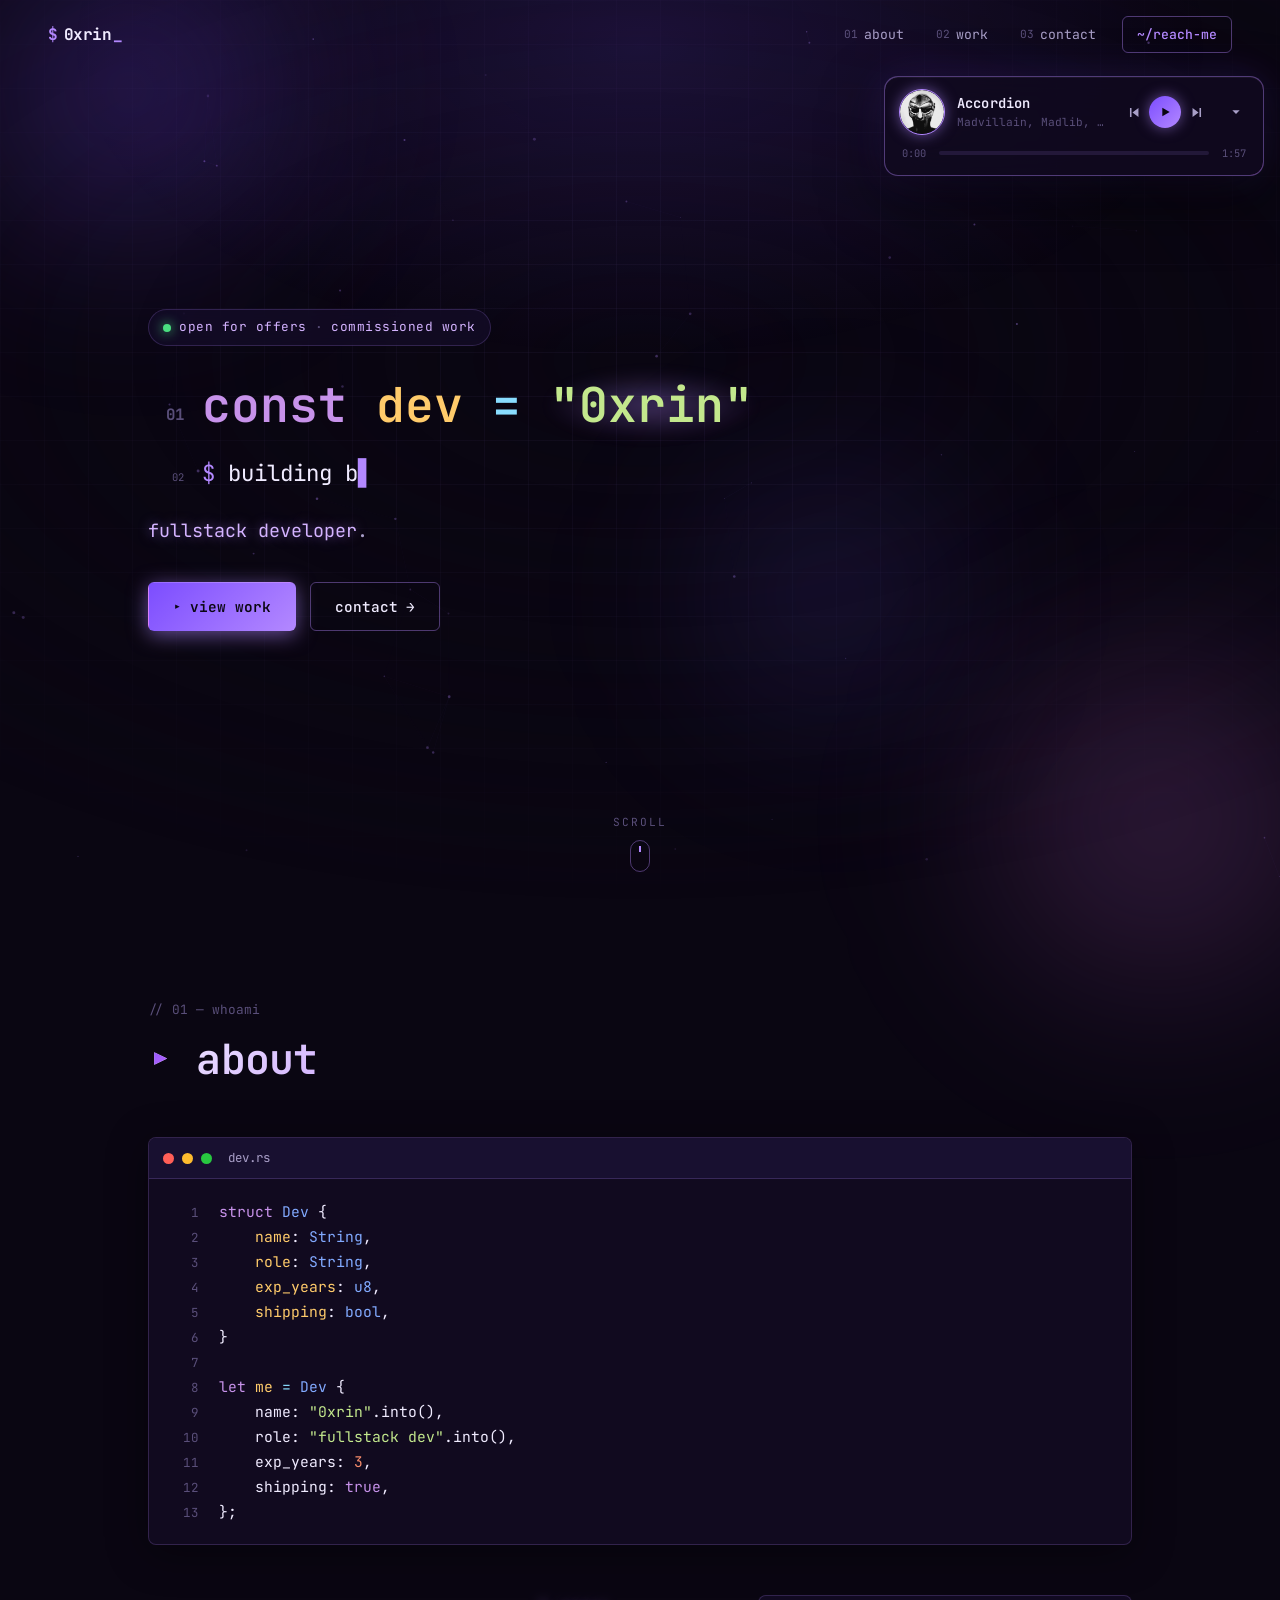
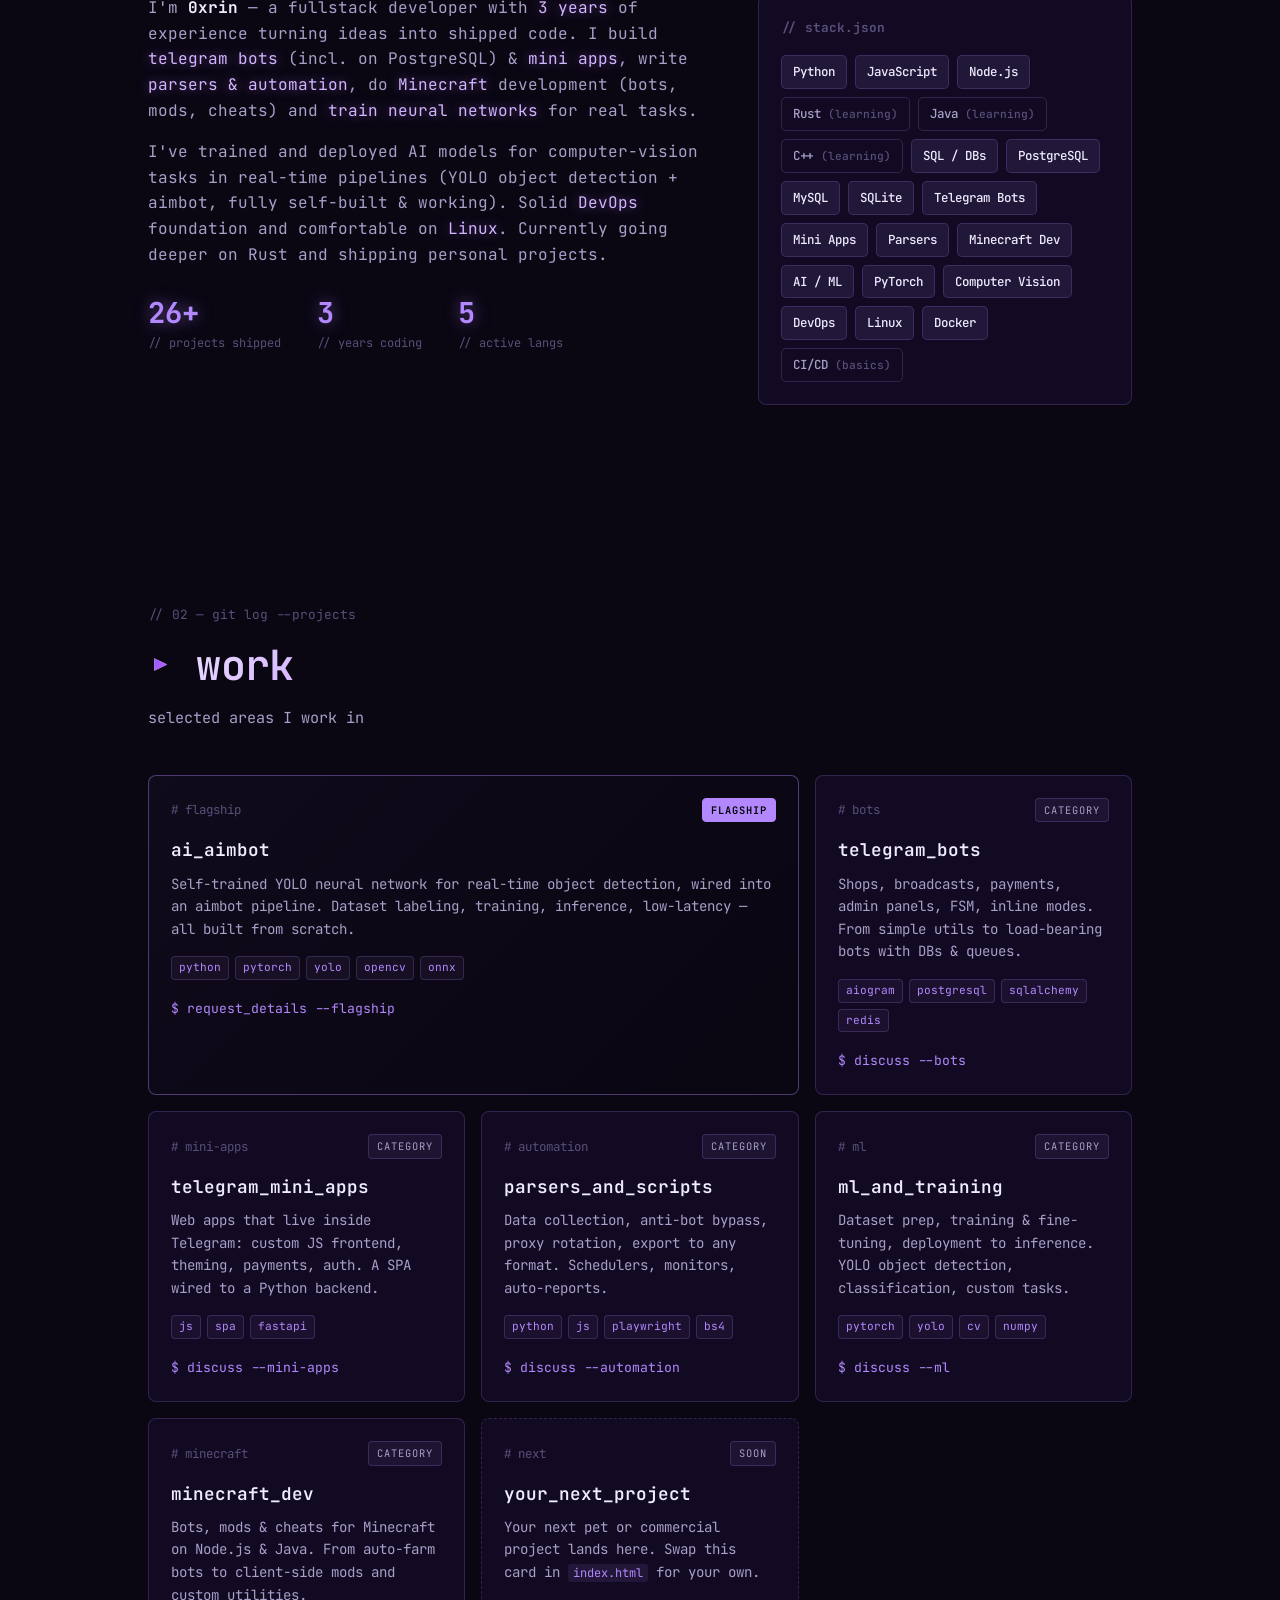
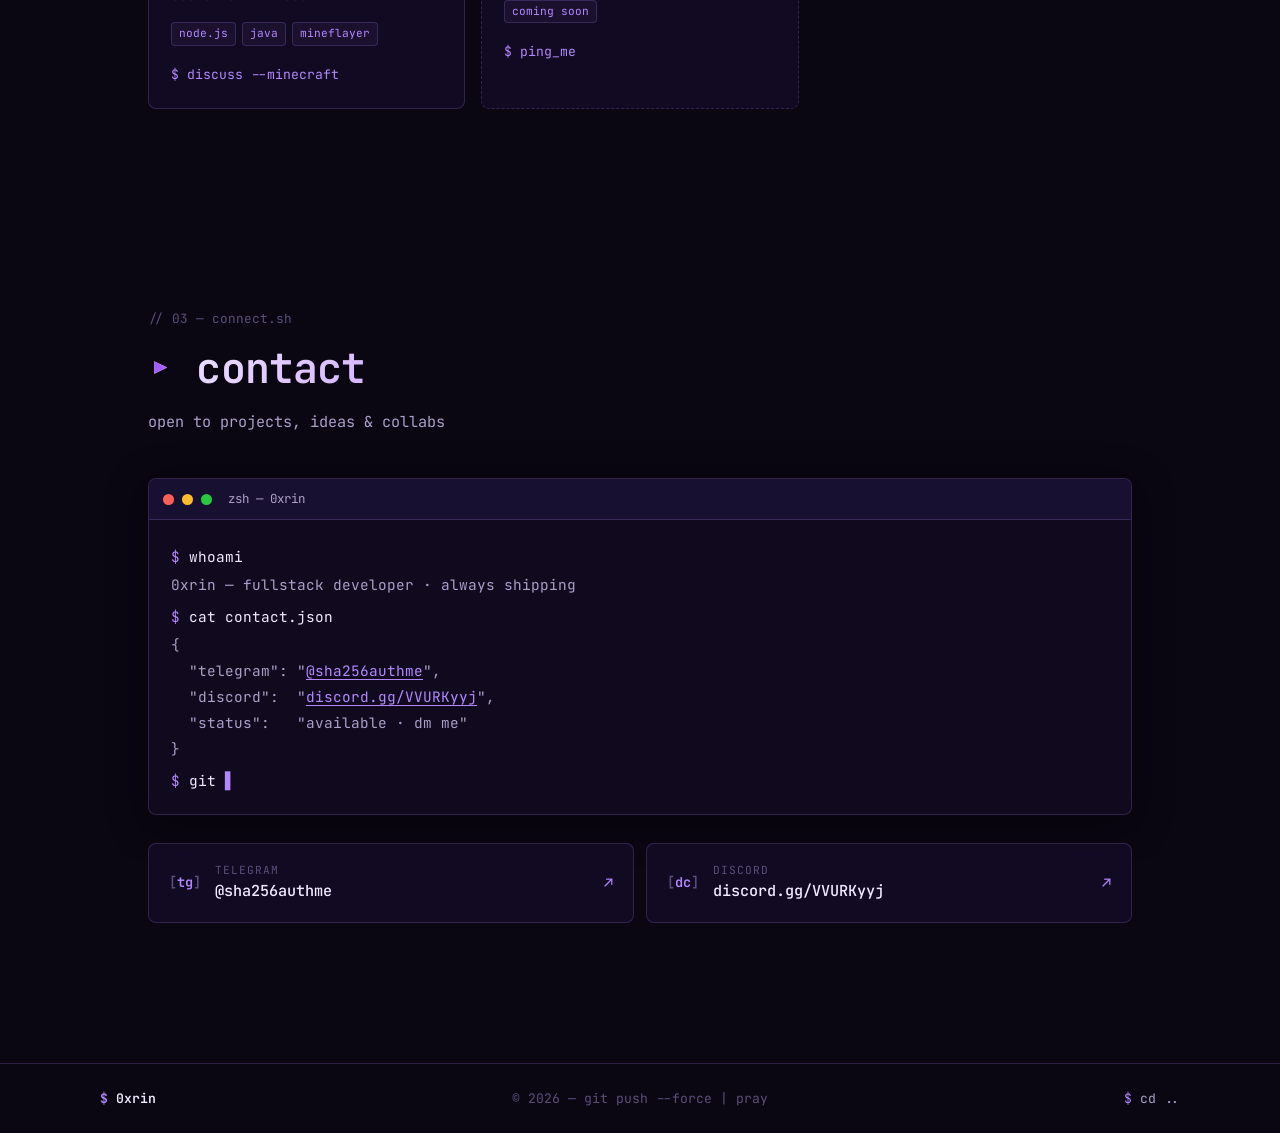
==== index.html @ 1de6a264 "Add files via upload" ====
<!DOCTYPE html>
<html lang="en">
<head>
  <meta charset="UTF-8" />
  <meta name="viewport" content="width=device-width, initial-scale=1.0" />
  <meta name="description" content="0xrin — fullstack developer. Telegram bots, automation, AI/ML, Minecraft dev." />
  <meta name="author" content="0xrin" />
  <meta name="theme-color" content="#0a0a0f" />
  <meta property="og:title" content="0xrin — developer" />
  <meta property="og:description" content="building bots · training AI · shipping code" />
  <meta property="og:type" content="website" />
  <title>0xrin — developer</title>

  <link rel="icon" href="data:image/svg+xml,<svg xmlns='http://www.w3.org/2000/svg' viewBox='0 0 100 100'><text y='.9em' font-size='90'>▸</text></svg>" />

  <link rel="preconnect" href="https://fonts.googleapis.com" />
  <link rel="preconnect" href="https://fonts.gstatic.com" crossorigin />
  <link href="https://fonts.googleapis.com/css2?family=JetBrains+Mono:wght@400;500;600;700&family=Inter:wght@400;500;600;700&display=swap" rel="stylesheet" />

  <link rel="stylesheet" href="css/style.css" />
</head>
<body>

  <canvas id="particles" class="bg-particles" aria-hidden="true"></canvas>
  <div class="bg-grid" aria-hidden="true"></div>
  <div class="bg-orb bg-orb-1" aria-hidden="true"></div>
  <div class="bg-orb bg-orb-2" aria-hidden="true"></div>
  <div class="bg-orb bg-orb-3" aria-hidden="true"></div>

  <div class="scroll-progress" id="scrollProgress" aria-hidden="true"></div>

  <header class="navbar" id="navbar">
    <a href="#top" class="logo" aria-label="0xrin — home">
      <span class="logo-prompt">$</span><span class="logo-name">0xrin</span><span class="logo-cursor">_</span>
    </a>

    <nav class="nav-links" id="navLinks">
      <a href="#about" class="nav-link"><span class="nav-idx">01</span>about</a>
      <a href="#work" class="nav-link"><span class="nav-idx">02</span>work</a>
      <a href="#contact" class="nav-link"><span class="nav-idx">03</span>contact</a>
      <a href="#contact" class="nav-link nav-cta">~/reach-me</a>
    </nav>

    <button class="menu-toggle" id="menuToggle" aria-label="Menu" aria-expanded="false">
      <span></span><span></span><span></span>
    </button>
  </header>

  <main id="top">

    <section class="hero">
      <div class="hero-content">
        <p class="hero-tag reveal"><span class="dot"></span> <span class="status-text">open for offers</span> <span class="status-sep">·</span> <span class="status-text">commissioned work</span></p>

        <h1 class="hero-name reveal">
          <span class="line-no">01</span><span class="code-line"><span class="kw">const</span> <span class="var">dev</span> <span class="op">=</span> <span class="str">"0xrin"</span></span>
        </h1>

        <p class="hero-typed reveal">
          <span class="line-no">02</span><span class="code-line"><span class="prompt">$</span> <span id="typed" class="typed"></span><span class="cursor">▋</span></span>
        </p>

        <p class="hero-tagline reveal">
          <span class="hl">fullstack developer</span>.
        </p>

        <div class="hero-actions reveal">
          <a href="#work" class="btn btn-primary"><span class="btn-arrow">▸</span> view work</a>
          <a href="#contact" class="btn btn-ghost">contact <span class="btn-arrow">→</span></a>
        </div>
      </div>

      <div class="scroll-hint" aria-hidden="true">
        <span>scroll</span>
        <div class="mouse"><div class="wheel"></div></div>
      </div>
    </section>

    <section class="section" id="about">
      <div class="section-head reveal">
        <span class="section-comment">// 01 — whoami</span>
        <h2 class="section-title">about</h2>
      </div>

      <div class="editor reveal" role="img" aria-label="About 0xrin">
        <div class="editor-bar">
          <span class="dot red"></span>
          <span class="dot yellow"></span>
          <span class="dot green"></span>
          <span class="editor-tab">dev.rs</span>
        </div>
        <pre class="editor-body"><code><span class="ln">1</span><span class="kw">struct</span> <span class="type">Dev</span> {
<span class="ln">2</span>    <span class="field">name</span>: <span class="type">String</span>,
<span class="ln">3</span>    <span class="field">role</span>: <span class="type">String</span>,
<span class="ln">4</span>    <span class="field">exp_years</span>: <span class="type">u8</span>,
<span class="ln">5</span>    <span class="field">shipping</span>: <span class="type">bool</span>,
<span class="ln">6</span>}
<span class="ln">7</span>
<span class="ln">8</span><span class="kw">let</span> <span class="var">me</span> <span class="op">=</span> <span class="type">Dev</span> {
<span class="ln">9</span>    name: <span class="str">"0xrin"</span>.<span class="fn">into</span>(),
<span class="ln">10</span>    role: <span class="str">"fullstack dev"</span>.<span class="fn">into</span>(),
<span class="ln">11</span>    exp_years: <span class="num">3</span>,
<span class="ln">12</span>    shipping: <span class="kw">true</span>,
<span class="ln">13</span>};</code></pre>
      </div>

      <div class="about-grid">
        <div class="about-text reveal">
          <p>
            I'm <strong>0xrin</strong> — a fullstack developer with <span class="hl">3 years</span> of experience
            turning ideas into shipped code. I build <span class="hl">telegram bots</span> (incl. on PostgreSQL)
            &amp; <span class="hl">mini apps</span>,
            write <span class="hl">parsers &amp; automation</span>, do <span class="hl">Minecraft</span>
            development (bots, mods, cheats) and <span class="hl">train neural networks</span> for real tasks.
          </p>
          <p>
            I've trained and deployed AI models for computer-vision tasks in real-time pipelines
            (YOLO object detection + aimbot, fully self-built &amp; working). Solid <span class="hl">DevOps</span> foundation
            and comfortable on <span class="hl">Linux</span>. Currently going deeper on Rust and shipping personal projects.
          </p>
          <div class="about-stats">
            <div class="stat">
              <span class="stat-num" data-target="30" data-suffix="+">0</span>
              <span class="stat-label">// projects shipped</span>
            </div>
            <div class="stat">
              <span class="stat-num" data-target="3" data-suffix="">0</span>
              <span class="stat-label">// years coding</span>
            </div>
            <div class="stat">
              <span class="stat-num" data-target="6" data-suffix="">0</span>
              <span class="stat-label">// active langs</span>
            </div>
          </div>
        </div>

        <div class="stack reveal">
          <h3 class="stack-title">// stack.json</h3>
          <div class="badges">
            <span class="badge">Python</span>
            <span class="badge">JavaScript</span>
            <span class="badge">Node.js</span>
            <span class="badge badge-soft">Rust <small>(learning)</small></span>
            <span class="badge badge-soft">Java <small>(learning)</small></span>
            <span class="badge badge-soft">C++ <small>(learning)</small></span>
            <span class="badge">SQL / DBs</span>
            <span class="badge">PostgreSQL</span>
            <span class="badge">MySQL</span>
            <span class="badge">SQLite</span>
            <span class="badge">Telegram Bots</span>
            <span class="badge">Mini Apps</span>
            <span class="badge">Parsers</span>
            <span class="badge">Minecraft Dev</span>
            <span class="badge">AI / ML</span>
            <span class="badge">PyTorch</span>
            <span class="badge">Computer Vision</span>
            <span class="badge">DevOps</span>
            <span class="badge">Linux</span>
            <span class="badge">Docker</span>
            <span class="badge badge-soft">CI/CD <small>(basics)</small></span>
          </div>
        </div>
      </div>
    </section>

    <section class="section" id="work">
      <div class="section-head reveal">
        <span class="section-comment">// 02 — git log --projects</span>
        <h2 class="section-title">work</h2>
        <p class="section-sub">selected areas I work in</p>
      </div>

      <div class="projects-grid">

        <article class="project-card project-featured reveal">
          <div class="project-top">
            <span class="project-hash"># flagship</span>
            <span class="project-tag project-tag-hot">FLAGSHIP</span>
          </div>
          <h3 class="project-name">ai_aimbot</h3>
          <p class="project-desc">
            Self-trained YOLO neural network for real-time object detection, wired into an aimbot pipeline.
            Dataset labeling, training, inference, low-latency — all built from scratch.
          </p>
          <div class="project-tech">
            <span>python</span><span>pytorch</span><span>yolo</span><span>opencv</span><span>onnx</span>
          </div>
          <a href="#contact" class="project-link"><span class="prompt">$</span> request_details --flagship</a>
        </article>

        <article class="project-card reveal">
          <div class="project-top">
            <span class="project-hash"># bots</span>
            <span class="project-tag">category</span>
          </div>
          <h3 class="project-name">telegram_bots</h3>
          <p class="project-desc">
            Shops, broadcasts, payments, admin panels, FSM, inline modes.
            From simple utils to load-bearing bots with DBs &amp; queues.
          </p>
          <div class="project-tech">
            <span>aiogram</span><span>postgresql</span><span>sqlalchemy</span><span>redis</span>
          </div>
          <a href="#contact" class="project-link"><span class="prompt">$</span> discuss --bots</a>
        </article>

        <article class="project-card reveal">
          <div class="project-top">
            <span class="project-hash"># mini-apps</span>
            <span class="project-tag">category</span>
          </div>
          <h3 class="project-name">telegram_mini_apps</h3>
          <p class="project-desc">
            Web apps that live inside Telegram: custom JS frontend, theming, payments, auth.
            A SPA wired to a Python backend.
          </p>
          <div class="project-tech">
            <span>js</span><span>spa</span><span>fastapi</span>
          </div>
          <a href="#contact" class="project-link"><span class="prompt">$</span> discuss --mini-apps</a>
        </article>

        <article class="project-card reveal">
          <div class="project-top">
            <span class="project-hash"># automation</span>
            <span class="project-tag">category</span>
          </div>
          <h3 class="project-name">parsers_and_scripts</h3>
          <p class="project-desc">
            Data collection, anti-bot bypass, proxy rotation, export to any format.
            Schedulers, monitors, auto-reports.
          </p>
          <div class="project-tech">
            <span>python</span><span>js</span><span>playwright</span><span>bs4</span>
          </div>
          <a href="#contact" class="project-link"><span class="prompt">$</span> discuss --automation</a>
        </article>

        <article class="project-card reveal">
          <div class="project-top">
            <span class="project-hash"># ml</span>
            <span class="project-tag">category</span>
          </div>
          <h3 class="project-name">ml_and_training</h3>
          <p class="project-desc">
            Dataset prep, training &amp; fine-tuning, deployment to inference.
            YOLO object detection, classification, custom tasks.
          </p>
          <div class="project-tech">
            <span>pytorch</span><span>yolo</span><span>cv</span><span>numpy</span>
          </div>
          <a href="#contact" class="project-link"><span class="prompt">$</span> discuss --ml</a>
        </article>

        <article class="project-card reveal">
          <div class="project-top">
            <span class="project-hash"># minecraft</span>
            <span class="project-tag">category</span>
          </div>
          <h3 class="project-name">minecraft_dev</h3>
          <p class="project-desc">
            Bots, mods &amp; cheats for Minecraft on Node.js &amp; Java.
            From auto-farm bots to client-side mods and custom utilities.
          </p>
          <div class="project-tech">
            <span>node.js</span><span>java</span><span>mineflayer</span>
          </div>
          <a href="#contact" class="project-link"><span class="prompt">$</span> discuss --minecraft</a>
        </article>

        <article class="project-card project-placeholder reveal">
          <div class="project-top">
            <span class="project-hash"># next</span>
            <span class="project-tag">soon</span>
          </div>
          <h3 class="project-name">your_next_project</h3>
          <p class="project-desc">
            Your next pet or commercial project lands here.
            Swap this card in <code>index.html</code> for your own.
          </p>
          <div class="project-tech">
            <span>coming soon</span>
          </div>
          <a href="#contact" class="project-link"><span class="prompt">$</span> ping_me</a>
        </article>
      </div>
    </section>

    <section class="section" id="contact">
      <div class="section-head reveal">
        <span class="section-comment">// 03 — connect.sh</span>
        <h2 class="section-title">contact</h2>
        <p class="section-sub">open to projects, ideas &amp; collabs</p>
      </div>

      <div class="terminal reveal">
        <div class="editor-bar">
          <span class="dot red"></span>
          <span class="dot yellow"></span>
          <span class="dot green"></span>
          <span class="editor-tab">zsh — 0xrin</span>
        </div>
        <div class="terminal-body">
          <p class="t-line"><span class="prompt">$</span> whoami</p>
          <p class="t-out">0xrin — fullstack developer · always shipping</p>

          <p class="t-line"><span class="prompt">$</span> cat contact.json</p>
          <pre class="t-out t-json">{
  "telegram": "<a href="https://t.me/sha256authme" target="_blank" rel="noopener">@sha256authme</a>",
  "discord":  "<a href="https://discord.gg/VVURKyyj" target="_blank" rel="noopener">discord.gg/VVURKyyj</a>",
  "status":   "available · dm me"
}</pre>

          <p class="t-line"><span class="prompt">$</span> <span id="termType"></span><span class="cursor-inline">▋</span></p>
        </div>
      </div>

      <div class="contacts-wrap reveal">

        <a href="https://t.me/sha256authme" target="_blank" rel="noopener" class="contact-card">
          <span class="contact-icon"><span class="contact-bracket">[</span>tg<span class="contact-bracket">]</span></span>
          <span class="contact-info">
            <span class="contact-label">telegram</span>
            <span class="contact-value">@sha256authme</span>
          </span>
          <span class="contact-arrow">↗</span>
        </a>

        <a href="https://discord.gg/VVURKyyj" target="_blank" rel="noopener" class="contact-card">
          <span class="contact-icon"><span class="contact-bracket">[</span>dc<span class="contact-bracket">]</span></span>
          <span class="contact-info">
            <span class="contact-label">discord</span>
            <span class="contact-value">discord.gg/VVURKyyj</span>
          </span>
          <span class="contact-arrow">↗</span>
        </a>
      </div>
    </section>
  </main>

  <footer class="footer">
    <div class="footer-inner">
      <span class="footer-logo"><span class="prompt">$</span> 0xrin</span>
      <span class="footer-text">© <span id="year"></span> &mdash; <span id="footerMeme">built at 3am, deployed at 4</span></span>
      <a href="#top" class="footer-top"><span class="prompt">$</span> cd ..</a>
    </div>
  </footer>

  <div class="player collapsed" id="player">
    <div class="player-header">
      <div class="track-art" id="trackArt" title="play / pause">
        <span class="track-art-icon">♪</span>
        <img class="track-cover" id="trackCover" alt="" />
      </div>
      <div class="track-meta">
        <span class="track-title" id="trackTitle">--</span>
        <span class="track-artist" id="trackArtist">no track loaded</span>
      </div>
      <div class="player-header-controls">
        <button class="ctrl-btn" id="prevBtn" aria-label="Previous track"><svg viewBox="0 0 24 24" aria-hidden="true"><path d="M7 5.5h2.2v13H7zM19 5.5v13l-8.5-6.5z"/></svg></button>
        <button class="ctrl-btn ctrl-play" id="playBtn" aria-label="Play/pause"><svg viewBox="0 0 24 24" aria-hidden="true"><path d="M8 5.5v13l11-6.5z"/></svg></button>
        <button class="ctrl-btn" id="nextBtn" aria-label="Next track"><svg viewBox="0 0 24 24" aria-hidden="true"><path d="M14.8 5.5H17v13h-2.2zM5 5.5v13l8.5-6.5z"/></svg></button>
      </div>
      <button class="player-toggle" id="playerToggle" aria-label="Expand player" aria-expanded="false">
        <span class="toggle-arrow" aria-hidden="true"><svg viewBox="0 0 24 24" aria-hidden="true"><path d="M6.5 9.5l5.5 5.5 5.5-5.5z"/></svg></span>
      </button>
    </div>
    <div class="player-progress-row">
      <span class="time" id="curTime">0:00</span>
      <div class="progress" id="progressBar">
        <div class="progress-fill" id="progressFill"></div>
        <div class="progress-handle" id="progressHandle"></div>
      </div>
      <span class="time" id="durTime">0:00</span>
    </div>
    <div class="player-body">
      <canvas class="visualizer" id="visualizer" width="320" height="36" aria-hidden="true"></canvas>
      <div class="volume-wrap">
        <button class="ctrl-btn vol-btn" id="muteBtn" aria-label="Mute/unmute"><svg viewBox="0 0 24 24" aria-hidden="true"><path d="M4 9.5v5h3.2L12 19V5L7.2 9.5z"/><path d="M15 8.8a4.4 4.4 0 0 1 0 6.4" fill="none" stroke="currentColor" stroke-width="1.7" stroke-linecap="round"/><path d="M17.4 6.4a7.6 7.6 0 0 1 0 11.2" fill="none" stroke="currentColor" stroke-width="1.7" stroke-linecap="round"/></svg></button>
        <div class="volume" id="volumeBar">
          <div class="volume-fill" id="volumeFill"></div>
        </div>
      </div>
      <div class="playlist" id="playlist" aria-label="Playlist"></div>
    </div>
  </div>

  <audio id="audio" preload="metadata"></audio>

  <script src="js/main.js"></script>
  <script src="js/player.js"></script>
</body>
</html>
---- css/style.css ----
:root {

  --bg-0: #0a0612;
  --bg-1: #110a1f;
  --bg-2: #181030;
  --bg-3: #20153f;

  --neon: #b388ff;
  --neon-bright: #d4b3ff;
  --neon-dim: #7c4dff;
  --neon-glow: rgba(179, 136, 255, 0.55);
  --magenta: #e879f9;
  --indigo: #6d5cff;
  --cyan: #67e8f9;

  --fg: #f0ebff;
  --fg-dim: #a99fc8;
  --fg-mute: #5a4f7a;

  --syn-kw:   #c792ea;
  --syn-str:  #c3e88d;
  --syn-fn:   #82aaff;
  --syn-var:  #ffcb6b;
  --syn-op:   #89ddff;
  --syn-com:  #5a4f7a;
  --syn-num:  #f78c6c;

  --glass: rgba(24, 16, 48, 0.55);
  --glass-strong: rgba(17, 10, 31, 0.88);
  --border: rgba(179, 136, 255, 0.2);
  --border-strong: rgba(179, 136, 255, 0.4);

  --mono: 'JetBrains Mono', 'SF Mono', 'Courier New', monospace;
  --sans: 'Inter', system-ui, -apple-system, sans-serif;
  --maxw: 1080px;
}

*, *::before, *::after { box-sizing: border-box; margin: 0; padding: 0; }
html { scroll-behavior: smooth; }

body {
  font-family: var(--mono);
  background: var(--bg-0);
  color: var(--fg);
  line-height: 1.6;
  font-size: 15px;
  overflow-x: hidden;
  min-height: 100vh;
  -webkit-font-smoothing: antialiased;
}

a { color: inherit; text-decoration: none; }
button { font-family: inherit; cursor: pointer; border: none; background: none; color: inherit; }
code, pre { font-family: var(--mono); }
::selection { background: var(--neon); color: #000; }

.bg-particles {
  position: fixed; inset: 0; z-index: -2;
  pointer-events: none;
  opacity: 0.7;
}

.bg-grid {
  position: fixed; inset: 0; z-index: -3;
  background-color: var(--bg-0);
  background-image:
    linear-gradient(rgba(179, 136, 255, 0.05) 1px, transparent 1px),
    linear-gradient(90deg, rgba(179, 136, 255, 0.05) 1px, transparent 1px);
  background-size: 44px 44px;
  mask-image: radial-gradient(ellipse 80% 60% at 50% 40%, #000 0%, transparent 100%);
  -webkit-mask-image: radial-gradient(ellipse 80% 60% at 50% 40%, #000 0%, transparent 100%);
  pointer-events: none;
}

.bg-orb {
  position: fixed;
  border-radius: 50%;
  filter: blur(80px);
  pointer-events: none;
  z-index: -2;
}
.bg-orb-1 {
  width: 460px; height: 460px;
  background: radial-gradient(circle, rgba(124, 77, 255, 0.35), transparent 65%);
  top: -140px; left: -100px;
  animation: orbFloat1 22s ease-in-out infinite;
}
.bg-orb-2 {
  width: 520px; height: 520px;
  background: radial-gradient(circle, rgba(232, 121, 249, 0.22), transparent 65%);
  bottom: -180px; right: -140px;
  animation: orbFloat2 26s ease-in-out infinite;
}
.bg-orb-3 {
  width: 380px; height: 380px;
  background: radial-gradient(circle, rgba(109, 92, 255, 0.2), transparent 65%);
  top: 45%; left: 50%;
  animation: orbFloat3 30s ease-in-out infinite;
}
@keyframes orbFloat1 {
  0%, 100% { transform: translate(0, 0); }
  33%      { transform: translate(70px, -50px); }
  66%      { transform: translate(-40px, 60px); }
}
@keyframes orbFloat2 {
  0%, 100% { transform: translate(0, 0); }
  50%      { transform: translate(-60px, -40px); }
}
@keyframes orbFloat3 {
  0%, 100% { transform: translate(-50%, -50%) scale(1); }
  50%      { transform: translate(-40%, -55%) scale(1.15); }
}

body::before {
  content: '';
  position: fixed;
  top: -30%; left: 50%;
  transform: translateX(-50%);
  width: 90vw; height: 70vh;
  background: radial-gradient(ellipse, rgba(124, 77, 255, 0.16), transparent 70%);
  pointer-events: none;
  z-index: -2;
}

.scroll-progress {
  position: fixed; top: 0; left: 0;
  height: 2px; width: 0%;
  background: var(--neon);
  box-shadow: 0 0 10px var(--neon-glow);
  z-index: 200;
  transition: width 0.1s linear;
}

.navbar {
  position: fixed; top: 0; left: 0; right: 0;
  display: flex; align-items: center; justify-content: space-between;
  padding: 16px clamp(20px, 5vw, 48px);
  z-index: 100;
  transition: background 0.3s, backdrop-filter 0.3s, padding 0.3s, border-color 0.3s;
  border-bottom: 1px solid transparent;
}
.navbar.scrolled {
  background: rgba(7, 7, 11, 0.7);
  backdrop-filter: blur(16px);
  -webkit-backdrop-filter: blur(16px);
  border-bottom: 1px solid var(--border);
  padding: 12px clamp(20px, 5vw, 48px);
}
.logo {
  font-family: var(--mono);
  font-weight: 700;
  font-size: 1rem;
  letter-spacing: -0.5px;
  display: flex; align-items: center; gap: 2px;
}
.logo-prompt { color: var(--neon); margin-right: 4px; }
.logo-name { color: var(--fg); }
.logo-cursor { color: var(--neon); animation: blink 1.1s steps(2) infinite; }
.logo:hover .logo-name { text-shadow: 0 0 12px var(--neon-glow); }

.nav-links { display: flex; align-items: center; gap: 4px; }
.nav-link {
  padding: 7px 14px;
  border-radius: 6px;
  font-size: 0.82rem;
  color: var(--fg-dim);
  transition: color 0.2s, background 0.2s;
  display: inline-flex; align-items: center; gap: 6px;
}
.nav-idx { color: var(--fg-mute); font-size: 0.7rem; }
.nav-link:hover { color: var(--fg); background: rgba(179, 136, 255, 0.08); }
.nav-link:hover .nav-idx { color: var(--neon); }
.nav-cta {
  border: 1px solid var(--border-strong);
  color: var(--neon);
  font-weight: 500;
  margin-left: 8px;
}
.nav-cta:hover {
  background: var(--neon);
  color: #000;
  border-color: var(--neon);
  box-shadow: 0 0 18px var(--neon-glow);
}

.menu-toggle { display: none; flex-direction: column; gap: 5px; padding: 8px; }
.menu-toggle span {
  width: 22px; height: 2px;
  background: var(--fg);
  transition: transform 0.3s, opacity 0.3s;
}
.menu-toggle.active span:nth-child(1) { transform: translateY(7px) rotate(45deg); }
.menu-toggle.active span:nth-child(2) { opacity: 0; }
.menu-toggle.active span:nth-child(3) { transform: translateY(-7px) rotate(-45deg); }

@keyframes blink { 0%, 49% { opacity: 1; } 50%, 100% { opacity: 0; } }

.hero {
  min-height: 100vh;
  display: flex; flex-direction: column;
  align-items: flex-start; justify-content: center;
  padding: 120px clamp(20px, 5vw, 48px) 80px;
  max-width: var(--maxw);
  margin: 0 auto;
  position: relative;
}
.hero-content { width: 100%; max-width: 760px; }

.hero-tag {
  display: inline-flex; align-items: center; gap: 8px;
  font-size: 0.8rem;
  color: var(--fg-dim);
  margin-bottom: 28px;
  letter-spacing: 0.5px;
  padding: 7px 14px;
  border-radius: 999px;
  background: var(--glass);
  border: 1px solid var(--border);
  backdrop-filter: blur(8px);
}
.hero-tag .dot {
  width: 8px; height: 8px;
  border-radius: 50%;
  background: #4ade80;
  box-shadow: 0 0 12px #4ade80;
  animation: pulse 2s ease infinite;
}
.hero-tag .status-text { color: var(--neon-bright); }
.hero-tag .status-sep { color: var(--fg-mute); }
@keyframes pulse {
  0%, 100% { opacity: 1; transform: scale(1); box-shadow: 0 0 12px #4ade80; }
  50% { opacity: 0.6; transform: scale(0.8); box-shadow: 0 0 6px #4ade80; }
}

.hero-name { margin-bottom: 20px; line-height: 1.3; }
.hero-typed { margin-bottom: 24px; line-height: 1.6; }
.hero-tagline {
  font-size: clamp(1rem, 2vw, 1.15rem);
  color: var(--fg-dim);
  margin-bottom: 36px;
  max-width: 540px;
}
.hl {
  color: var(--neon-bright);
  text-shadow: 0 0 12px var(--neon-glow);
  position: relative;
}

.code-line {
  display: inline-block;
  font-family: var(--mono);
  font-size: clamp(1.1rem, 3.5vw, 2rem);
}
.hero-name .code-line {
  font-size: clamp(1.6rem, 6vw, 3rem);
  font-weight: 600;
}
.hero-name .str {
  position: relative;
  display: inline-block;
}
.hero-name .str::after {
  content: '';
  position: absolute;
  inset: -2px -6px;
  background: radial-gradient(ellipse, var(--neon-glow), transparent 70%);
  z-index: -1;
  filter: blur(8px);
  opacity: 0.6;
}
.hero-typed .code-line { font-size: clamp(1rem, 2.5vw, 1.4rem); }
.hero-typed .str { color: var(--neon-bright); text-shadow: 0 0 10px var(--neon-glow); }

.line-no {
  display: inline-block;
  width: 36px;
  text-align: right;
  margin-right: 18px;
  color: var(--fg-mute);
  font-size: 0.7em;
  user-select: none;
  vertical-align: middle;
}

.kw   { color: var(--syn-kw); }
.str  { color: var(--syn-str); }
.type { color: var(--syn-fn); }
.var  { color: var(--syn-var); }
.op   { color: var(--syn-op); }
.com  { color: var(--syn-com); }
.num  { color: var(--syn-num); }
.field{ color: var(--syn-var); }
.prompt { color: var(--neon); }
.cursor { color: var(--neon); animation: blink 1.05s steps(2) infinite; }
.cursor-inline { color: var(--neon); animation: blink 1.05s steps(2) infinite; }

.hero-actions { display: flex; gap: 14px; flex-wrap: wrap; }
.btn {
  padding: 12px 24px;
  border-radius: 6px;
  font-family: var(--mono);
  font-weight: 500;
  font-size: 0.9rem;
  transition: transform 0.2s, box-shadow 0.2s, background 0.2s, border-color 0.2s, color 0.2s;
  display: inline-flex; align-items: center; gap: 8px;
  border: 1px solid transparent;
}
.btn-arrow { transition: transform 0.2s; }
.btn-primary {
  background: linear-gradient(135deg, var(--neon-dim), var(--neon), var(--magenta));
  background-size: 200% 200%;
  color: #0a0612;
  font-weight: 600;
  animation: btnShimmer 4s ease infinite;
  box-shadow: 0 4px 20px var(--neon-glow);
}
@keyframes btnShimmer {
  0%, 100% { background-position: 0% 50%; }
  50%      { background-position: 100% 50%; }
}
.btn-primary:hover { transform: translateY(-2px); box-shadow: 0 8px 28px var(--neon-glow), 0 0 20px var(--neon-glow); }
.btn-primary:hover .btn-arrow { transform: translateX(3px); }
.btn-ghost {
  border-color: var(--border-strong);
  color: var(--fg);
  background: transparent;
}
.btn-ghost:hover {
  border-color: var(--neon);
  color: var(--neon-bright);
  background: rgba(179, 136, 255, 0.08);
  box-shadow: 0 0 16px var(--neon-glow);
}
.btn-ghost:hover .btn-arrow { transform: translateX(3px); }

.scroll-hint {
  position: absolute; bottom: 28px; left: 50%;
  transform: translateX(-50%);
  display: flex; flex-direction: column; align-items: center; gap: 8px;
  color: var(--fg-mute);
  font-size: 0.7rem;
  letter-spacing: 2px;
  text-transform: uppercase;
  animation: bob 2s ease-in-out infinite;
}
.mouse {
  width: 20px; height: 32px;
  border: 1px solid var(--border-strong);
  border-radius: 10px;
  display: flex; justify-content: center;
  padding-top: 5px;
}
.wheel {
  width: 2px; height: 6px;
  background: var(--neon);
  animation: wheel 1.6s ease infinite;
}
@keyframes wheel { 0% { opacity: 1; transform: translateY(0); } 100% { opacity: 0; transform: translateY(8px); } }
@keyframes bob { 0%, 100% { transform: translateX(-50%) translateY(0); } 50% { transform: translateX(-50%) translateY(-5px); } }

.section {
  max-width: var(--maxw);
  margin: 0 auto;
  padding: clamp(50px, 8vw, 100px) clamp(20px, 5vw, 48px);
}
.section-head { margin-bottom: 44px; }
.section-comment {
  display: block;
  color: var(--syn-com);
  font-size: 0.8rem;
  margin-bottom: 6px;
}
.section-title {
  font-size: clamp(1.8rem, 4vw, 2.6rem);
  font-weight: 600;
  letter-spacing: -0.02em;
  color: var(--fg);
  background: linear-gradient(135deg, var(--fg), var(--neon-bright));
  -webkit-background-clip: text;
  background-clip: text;
  -webkit-text-fill-color: transparent;
  display: inline-block;
}
.section-title::before {
  content: '▸ ';
  background: linear-gradient(135deg, var(--neon-dim), var(--magenta));
  -webkit-background-clip: text;
  background-clip: text;
  -webkit-text-fill-color: transparent;
}
.section-sub { color: var(--fg-dim); margin-top: 8px; font-size: 0.95rem; }

.editor {
  background: var(--bg-1);
  border: 1px solid var(--border);
  border-radius: 8px;
  overflow: hidden;
  margin-bottom: 50px;
  box-shadow: 0 8px 40px rgba(0, 0, 0, 0.4);
}
.editor-bar {
  display: flex; align-items: center; gap: 8px;
  padding: 10px 14px;
  background: var(--bg-2);
  border-bottom: 1px solid var(--border);
}
.editor-bar .dot { width: 11px; height: 11px; border-radius: 50%; }
.editor-bar .red    { background: #ff5f57; }
.editor-bar .yellow { background: #febc2e; }
.editor-bar .green  { background: #28c840; }
.editor-tab {
  margin-left: 8px;
  font-size: 0.78rem;
  color: var(--fg-dim);
}
.editor-body {
  padding: 20px 22px;
  font-size: 0.92rem;
  line-height: 1.7;
  overflow-x: auto;
}
.editor-body .ln {
  display: inline-block;
  width: 28px;
  text-align: right;
  margin-right: 20px;
  color: var(--fg-mute);
  user-select: none;
  font-size: 0.85em;
}

.terminal {
  background: var(--bg-1);
  border: 1px solid var(--border);
  border-radius: 8px;
  overflow: hidden;
  margin-bottom: 28px;
  box-shadow: 0 8px 40px rgba(0, 0, 0, 0.4);
}
.terminal-body {
  padding: 20px 22px;
  font-size: 0.9rem;
  line-height: 1.8;
}
.t-line { color: var(--fg); margin-top: 4px; }
.t-out { color: var(--fg-dim); padding-left: 0; margin: 2px 0 6px; }
.t-json { color: var(--fg-dim); }
.t-json a { color: var(--neon); text-decoration: underline; text-underline-offset: 3px; }
.t-json a:hover { text-shadow: 0 0 10px var(--neon-glow); }

.about-grid {
  display: grid;
  grid-template-columns: 1.5fr 1fr;
  gap: 50px;
  align-items: start;
}
.about-text p { color: var(--fg-dim); font-size: 1rem; margin-bottom: 16px; }
.about-text strong { color: var(--fg); }

.about-stats {
  display: flex; gap: 36px;
  margin-top: 32px;
  flex-wrap: wrap;
}
.stat { display: flex; flex-direction: column; }
.stat-num {
  font-family: var(--mono);
  font-size: 1.8rem; font-weight: 700;
  color: var(--neon);
  text-shadow: 0 0 16px var(--neon-glow);
  line-height: 1;
}
.stat-label {
  color: var(--fg-mute);
  font-size: 0.75rem;
  margin-top: 6px;
}

.stack {
  background: var(--glass);
  border: 1px solid var(--border);
  border-radius: 8px;
  padding: 22px;
}
.stack-title {
  color: var(--syn-com);
  font-size: 0.8rem;
  margin-bottom: 16px;
}
.badges { display: flex; flex-wrap: wrap; gap: 8px; }
.badge {
  padding: 6px 11px;
  border-radius: 5px;
  font-size: 0.78rem;
  font-weight: 500;
  background: rgba(179, 136, 255, 0.1);
  border: 1px solid var(--border);
  color: var(--fg);
  transition: all 0.25s cubic-bezier(.2,.7,.3,1);
  cursor: default;
}
.badge:hover {
  background: rgba(179, 136, 255, 0.22);
  border-color: var(--neon);
  color: var(--neon-bright);
  transform: translateY(-2px);
  box-shadow: 0 4px 14px var(--neon-glow);
}
.badge-soft { background: transparent; color: var(--fg-dim); }
.badge small { color: var(--fg-mute); font-size: 0.7rem; }

.projects-grid {
  display: grid;
  grid-template-columns: repeat(auto-fit, minmax(290px, 1fr));
  gap: 16px;
}
.project-card {
  position: relative;
  background: var(--glass);
  border: 1px solid var(--border);
  border-radius: 8px;
  padding: 22px;
  transition: transform 0.35s cubic-bezier(.2,.7,.3,1), border-color 0.35s, background 0.35s, box-shadow 0.35s;
  overflow: hidden;
}
.project-card::before {
  content: '';
  position: absolute;
  top: 0; left: 0;
  width: 100%; height: 100%;
  background: radial-gradient(circle at var(--mx, 50%) var(--my, 50%), rgba(179, 136, 255, 0.12), transparent 50%);
  opacity: 0;
  transition: opacity 0.3s;
  pointer-events: none;
}
.project-card::after {
  content: '';
  position: absolute;
  left: 0; bottom: 0;
  width: 100%; height: 2px;
  background: linear-gradient(90deg, transparent, var(--neon), var(--magenta), transparent);
  transform: scaleX(0);
  transform-origin: left;
  transition: transform 0.5s cubic-bezier(.2,.7,.3,1);
}
.project-card:hover {
  transform: translateY(-6px);
  border-color: var(--neon);
  background: rgba(24, 16, 48, 0.75);
  box-shadow: 0 16px 40px rgba(0,0,0,0.4), 0 0 30px var(--neon-glow);
}
.project-card:hover::before { opacity: 1; }
.project-card:hover::after { transform: scaleX(1); }

.project-top { display: flex; align-items: center; justify-content: space-between; margin-bottom: 14px; }
.project-hash { color: var(--syn-com); font-size: 0.78rem; }
.project-tag {
  font-size: 0.65rem;
  letter-spacing: 1px;
  text-transform: uppercase;
  padding: 3px 8px;
  border-radius: 4px;
  background: rgba(179, 136, 255, 0.08);
  color: var(--fg-dim);
  border: 1px solid var(--border);
}
.project-tag-hot {
  background: var(--neon);
  color: #000;
  border-color: var(--neon);
  font-weight: 600;
  position: relative;
}
.project-tag-hot::before {
  content: '';
  position: absolute; inset: -2px;
  border-radius: 4px;
  border: 1px solid var(--neon);
  opacity: 0;
  animation: hotpulse 2s ease infinite;
}
@keyframes hotpulse {
  0% { opacity: 0.8; transform: scale(1); }
  100% { opacity: 0; transform: scale(1.4); }
}
.project-name {
  font-size: 1.1rem; font-weight: 600;
  margin-bottom: 8px; color: var(--fg);
}
.project-caret { color: var(--neon); animation: blink 1.05s steps(2) infinite; }
.project-desc { color: var(--fg-dim); font-size: 0.88rem; margin-bottom: 16px; }
.project-tech { display: flex; flex-wrap: wrap; gap: 6px; margin-bottom: 16px; }
.project-tech span {
  font-size: 0.7rem;
  padding: 2px 7px;
  border-radius: 4px;
  background: rgba(179, 136, 255, 0.06);
  color: var(--neon);
  border: 1px solid var(--border);
}
.project-link {
  font-size: 0.82rem;
  color: var(--neon);
  transition: text-shadow 0.2s;
  font-family: var(--mono);
}
.project-link:hover { text-shadow: 0 0 10px var(--neon-glow); }
.project-card code {
  background: rgba(179, 136, 255, 0.1);
  padding: 1px 5px;
  border-radius: 3px;
  font-size: 0.85em;
  color: var(--neon);
}

.project-featured {
  grid-column: span 2;
  border-color: var(--border-strong);
  background: linear-gradient(135deg, rgba(179, 136, 255, 0.04), transparent);
}
.project-placeholder { border-style: dashed; opacity: 0.6; }

.contacts-wrap {
  display: grid;
  grid-template-columns: repeat(auto-fit, minmax(220px, 1fr));
  gap: 12px;
}
.contact-card {
  display: flex; align-items: center; gap: 14px;
  padding: 18px 20px;
  background: var(--glass);
  border: 1px solid var(--border);
  border-radius: 8px;
  transition: transform 0.25s, border-color 0.25s, background 0.25s;
}
.contact-card:hover {
  transform: translateY(-3px);
  border-color: var(--border-strong);
  background: rgba(18, 18, 28, 0.8);
}
.contact-icon {
  font-size: 0.85rem;
  color: var(--neon);
  font-weight: 600;
}
.contact-bracket { color: var(--fg-mute); }
.contact-info { display: flex; flex-direction: column; flex: 1; }
.contact-label {
  font-size: 0.7rem; color: var(--fg-mute);
  text-transform: uppercase; letter-spacing: 1px;
}
.contact-value {
  font-size: 0.95rem; font-weight: 500;
  color: var(--fg);
}
.contact-arrow { color: var(--neon); font-size: 0.95rem; transition: transform 0.2s; }
.contact-card:hover .contact-arrow { transform: translate(3px, -3px); }
.contact-soon { opacity: 0.4; cursor: not-allowed; }
.contact-soon .contact-arrow {
  font-size: 0.7rem;
  color: var(--fg-mute);
  text-transform: uppercase;
}
.contact-soon:hover { transform: none; }

.footer {
  border-top: 1px solid var(--border);
  padding: 24px clamp(20px, 5vw, 48px);
  margin-top: 40px;
}
.footer-inner {
  max-width: var(--maxw);
  margin: 0 auto;
  display: flex; align-items: center; justify-content: space-between;
  flex-wrap: wrap; gap: 12px;
  font-size: 0.82rem;
}
.footer-logo { color: var(--fg); font-weight: 600; }
.footer-logo .prompt { color: var(--neon); }
.footer-text { color: var(--fg-mute); }
.footer-text .heart { color: var(--magenta); }
.footer-top { color: var(--fg-dim); transition: color 0.2s; }
.footer-top:hover { color: var(--neon); }

.player {
  position: fixed;
  top: 76px;
  right: 16px;
  width: min(380px, calc(100vw - 32px));
  background: var(--glass-strong);
  border: 1px solid var(--border-strong);
  border-radius: 14px;
  backdrop-filter: blur(24px);
  -webkit-backdrop-filter: blur(24px);
  box-shadow:
    0 24px 60px rgba(0, 0, 0, 0.55),
    0 0 40px rgba(124, 77, 255, 0.18),
    inset 0 1px 0 rgba(255, 255, 255, 0.05);
  z-index: 80;
  overflow: hidden;
  transition: box-shadow 0.4s ease;
}
.player::before {
  content: '';
  position: absolute;
  inset: -1px;
  border-radius: 14px;
  padding: 1px;
  background: linear-gradient(135deg, var(--neon), transparent 40%, transparent 60%, var(--magenta));
  -webkit-mask: linear-gradient(#000 0 0) content-box, linear-gradient(#000 0 0);
  mask: linear-gradient(#000 0 0) content-box, linear-gradient(#000 0 0);
  -webkit-mask-composite: xor;
  mask-composite: exclude;
  pointer-events: none;
  opacity: 0.7;
}
.player:hover {
  box-shadow:
    0 28px 70px rgba(0, 0, 0, 0.6),
    0 0 48px rgba(124, 77, 255, 0.28),
    inset 0 1px 0 rgba(255, 255, 255, 0.06);
}
.player-header {
  display: flex;
  align-items: center;
  gap: 12px;
  padding: 12px 14px 10px;
  position: relative;
}
.track-art {
  width: 46px; height: 46px;
  border-radius: 50%;
  background:
    radial-gradient(circle at 50% 50%, #0a0612 0%, #0a0612 22%, transparent 22%),
    repeating-radial-gradient(circle at 50% 50%, #2a1f4a 22%, #1a1230 24%, #2a1f4a 26%),
    var(--bg-3);
  border: 1px solid var(--border-strong);
  display: flex; align-items: center; justify-content: center;
  font-size: 0.95rem;
  color: var(--neon);
  flex-shrink: 0;
  cursor: pointer;
  position: relative;
  overflow: hidden;
  box-shadow: 0 0 14px var(--neon-glow), inset 0 0 8px rgba(0,0,0,0.6);
  transition: box-shadow 0.3s, transform 0.3s;
}
.track-art::after {
  content: '';
  position: absolute;
  width: 5px; height: 5px;
  border-radius: 50%;
  background: var(--neon);
  box-shadow: 0 0 6px var(--neon);
  z-index: 2;
}
.track-art-icon { z-index: 1; }
.track-art.has-cover { background: var(--bg-3); border-color: var(--neon); }
.track-art.has-cover::after { display: none; }
.track-art.has-cover .track-art-icon { display: none; }
.track-cover {
  display: none;
  width: 100%; height: 100%;
  object-fit: cover;
  border-radius: 50%;
}
.track-art.playing { animation: spin 6s linear infinite; }
.track-art.playing.has-cover { animation: spin 8s linear infinite; }
.track-art:hover { transform: scale(1.06); box-shadow: 0 0 22px var(--neon-glow), inset 0 0 8px rgba(0,0,0,0.6); }
@keyframes spin { to { transform: rotate(360deg); } }
.track-meta { display: flex; flex-direction: column; min-width: 0; flex: 1; }
.track-title {
  font-weight: 600; font-size: 0.86rem;
  white-space: nowrap; overflow: hidden; text-overflow: ellipsis;
  color: var(--fg);
  letter-spacing: 0.01em;
}
.track-artist {
  font-size: 0.7rem; color: var(--fg-mute);
  white-space: nowrap; overflow: hidden; text-overflow: ellipsis;
  font-family: var(--mono);
}
.player-header-controls { display: flex; align-items: center; gap: 2px; flex-shrink: 0; }
.player-toggle {
  width: 26px; height: 26px;
  border-radius: 6px;
  display: flex; align-items: center; justify-content: center;
  font-size: 0.75rem;
  color: var(--fg-dim);
  background: transparent;
  border: none;
  cursor: pointer;
  flex-shrink: 0;
  transition: background 0.2s, color 0.2s;
}
.player-toggle:hover { background: rgba(179, 136, 255, 0.16); color: var(--neon-bright); }
.toggle-arrow { display: inline-block; transition: transform 0.3s cubic-bezier(.2,.7,.3,1); }
.player:not(.collapsed) .toggle-arrow { transform: rotate(180deg); }
.ctrl-btn svg { width: 17px; height: 17px; fill: currentColor; display: block; pointer-events: none; }
.ctrl-play svg { width: 16px; height: 16px; }
.vol-btn svg { width: 16px; height: 16px; }
.toggle-arrow { line-height: 0; }
.toggle-arrow svg { width: 16px; height: 16px; fill: currentColor; display: block; }
.player-progress-row {
  display: flex; align-items: center; gap: 10px;
  padding: 0 14px 12px;
}
.time {
  font-size: 0.65rem;
  color: var(--fg-mute);
  min-width: 30px;
  text-align: center;
  font-variant-numeric: tabular-nums;
  font-family: var(--mono);
}
.progress {
  flex: 1;
  height: 4px;
  background: rgba(179, 136, 255, 0.12);
  border-radius: 2px;
  position: relative;
  cursor: pointer;
  overflow: visible;
}
.progress-fill {
  height: 100%;
  background: linear-gradient(90deg, var(--neon-dim), var(--neon), var(--magenta));
  border-radius: 2px;
  width: 0%;
  box-shadow: 0 0 10px var(--neon-glow);
  transition: width 0.1s linear;
  position: relative;
}
.progress-handle {
  position: absolute;
  top: 50%;
  width: 11px; height: 11px;
  background: var(--neon-bright);
  border-radius: 50%;
  transform: translate(-50%, -50%);
  left: 0%;
  opacity: 0;
  transition: opacity 0.2s;
  box-shadow: 0 0 10px var(--neon-glow);
}
.progress:hover .progress-handle { opacity: 1; animation: handleGlow 1.2s ease infinite; }
@keyframes handleGlow {
  0%, 100% { box-shadow: 0 0 8px var(--neon-glow); }
  50%      { box-shadow: 0 0 16px var(--neon-glow); }
}
.ctrl-btn {
  width: 28px; height: 28px;
  border-radius: 6px;
  display: flex; align-items: center; justify-content: center;
  font-size: 0.75rem;
  color: var(--fg-dim);
  background: transparent;
  border: none;
  cursor: pointer;
  transition: background 0.2s, color 0.2s, transform 0.15s, box-shadow 0.2s;
}
.ctrl-btn:hover {
  background: rgba(179, 136, 255, 0.16);
  color: var(--neon-bright);
  box-shadow: 0 0 10px var(--neon-glow);
}
.ctrl-btn:active { transform: scale(0.9); }
.ctrl-play {
  width: 32px; height: 32px;
  background: linear-gradient(135deg, var(--neon-dim), var(--neon));
  color: #0a0612;
  font-size: 0.78rem;
  font-weight: 700;
  box-shadow: 0 0 14px var(--neon-glow);
  border-radius: 50%;
}
.ctrl-play:hover {
  background: linear-gradient(135deg, var(--neon-dim), var(--neon));
  color: #0a0612;
  box-shadow: 0 0 22px var(--neon-glow);
  transform: scale(1.08);
}
.player-body {
  max-height: 600px;
  overflow: hidden;
  padding: 0 14px 14px;
  border-top: 1px solid var(--border);
  transition: max-height 0.45s cubic-bezier(.2,.7,.3,1),
              padding 0.3s ease,
              border-color 0.3s ease;
}
.player.collapsed .player-body {
  max-height: 0;
  padding-top: 0;
  padding-bottom: 0;
  border-top-color: transparent;
}
.visualizer {
  width: 100%;
  height: 36px;
  display: none;
  margin-top: 12px;
  border-radius: 6px;
}
.visualizer.active { display: block; }
.volume-wrap { display: flex; align-items: center; gap: 8px; margin-top: 10px; }
.vol-btn { width: 24px; height: 24px; font-size: 0.7rem; }
.volume {
  flex: 1;
  height: 3px;
  background: rgba(179, 136, 255, 0.12);
  border-radius: 2px;
  position: relative;
  cursor: pointer;
}
.volume-fill {
  height: 100%;
  background: var(--neon);
  border-radius: 2px;
  width: 70%;
  box-shadow: 0 0 6px var(--neon-glow);
}
.playlist {
  margin-top: 12px;
  max-height: 240px;
  overflow-y: auto;
  border-top: 1px solid var(--border);
  padding-top: 8px;
}
.playlist-item {
  display: flex; align-items: center; gap: 10px;
  padding: 7px 10px;
  border-radius: 6px;
  font-size: 0.78rem;
  color: var(--fg-dim);
  cursor: pointer;
  transition: background 0.2s, color 0.2s, transform 0.2s;
}
.playlist-item:hover {
  background: rgba(179, 136, 255, 0.1);
  color: var(--fg);
  transform: translateX(3px);
}
.playlist-item.active { color: var(--neon-bright); background: rgba(179, 136, 255, 0.12); }
.playlist-item .pl-num {
  font-size: 0.7rem;
  color: var(--fg-mute);
  width: 22px;
  font-family: var(--mono);
}
.playlist-item.active .pl-num { color: var(--neon); }
.playlist-item .pl-eq { display: none; gap: 2px; align-items: flex-end; height: 12px; width: 22px; }
.playlist-item.active.playing .pl-eq { display: flex; }
.playlist-item.active.playing .pl-num { display: none; }
.pl-eq span {
  width: 2px; background: var(--neon); border-radius: 1px;
  animation: eq 0.9s ease infinite;
  box-shadow: 0 0 4px var(--neon-glow);
}
.pl-eq span:nth-child(1) { height: 60%; animation-delay: 0s; }
.pl-eq span:nth-child(2) { height: 100%; animation-delay: 0.2s; }
.pl-eq span:nth-child(3) { height: 40%; animation-delay: 0.4s; }
@keyframes eq { 0%, 100% { transform: scaleY(0.4); } 50% { transform: scaleY(1); } }
.playlist::-webkit-scrollbar { width: 4px; }
.playlist::-webkit-scrollbar-track { background: transparent; }
.playlist::-webkit-scrollbar-thumb { background: var(--border-strong); border-radius: 2px; }

.reveal {
  opacity: 0;
  transform: translateY(24px);
  transition: opacity 0.6s cubic-bezier(.2,.7,.3,1), transform 0.6s cubic-bezier(.2,.7,.3,1);
}
.reveal.visible { opacity: 1; transform: translateY(0); }

@media (max-width: 820px) {
  .about-grid { grid-template-columns: 1fr; gap: 32px; }
  .project-featured { grid-column: span 1; }
  .visualizer { display: none !important; }
  .hero { align-items: flex-start; }
}

@media (max-width: 680px) {
  .nav-links {
    position: fixed;
    top: 0; right: 0;
    height: 100vh;
    width: 70%; max-width: 300px;
    flex-direction: column;
    justify-content: center;
    gap: 16px;
    background: var(--bg-1);
    border-left: 1px solid var(--border);
    transform: translateX(100%);
    transition: transform 0.4s cubic-bezier(.2,.7,.3,1);
    z-index: 99;
  }
  .nav-links.open { transform: translateX(0); }
  .nav-link { font-size: 1.1rem; }
  .nav-idx { display: inline; }
  .menu-toggle { display: flex; z-index: 100; }

  .line-no { width: 24px; margin-right: 12px; }

  .player { top: 70px; right: 10px; left: 10px; width: auto; }
  .track-title { font-size: 0.8rem; }
  .track-artist { font-size: 0.65rem; }
  .visualizer { display: none !important; }
  .about-stats { gap: 24px; }
  .stat-num { font-size: 1.5rem; }
}

@media (prefers-reduced-motion: reduce) {
  *, *::before, *::after {
    animation-duration: 0.01ms !important;
    animation-iteration-count: 1 !important;
    transition-duration: 0.01ms !important;
    scroll-behavior: auto !important;
  }
  .reveal { opacity: 1; transform: none; }
}
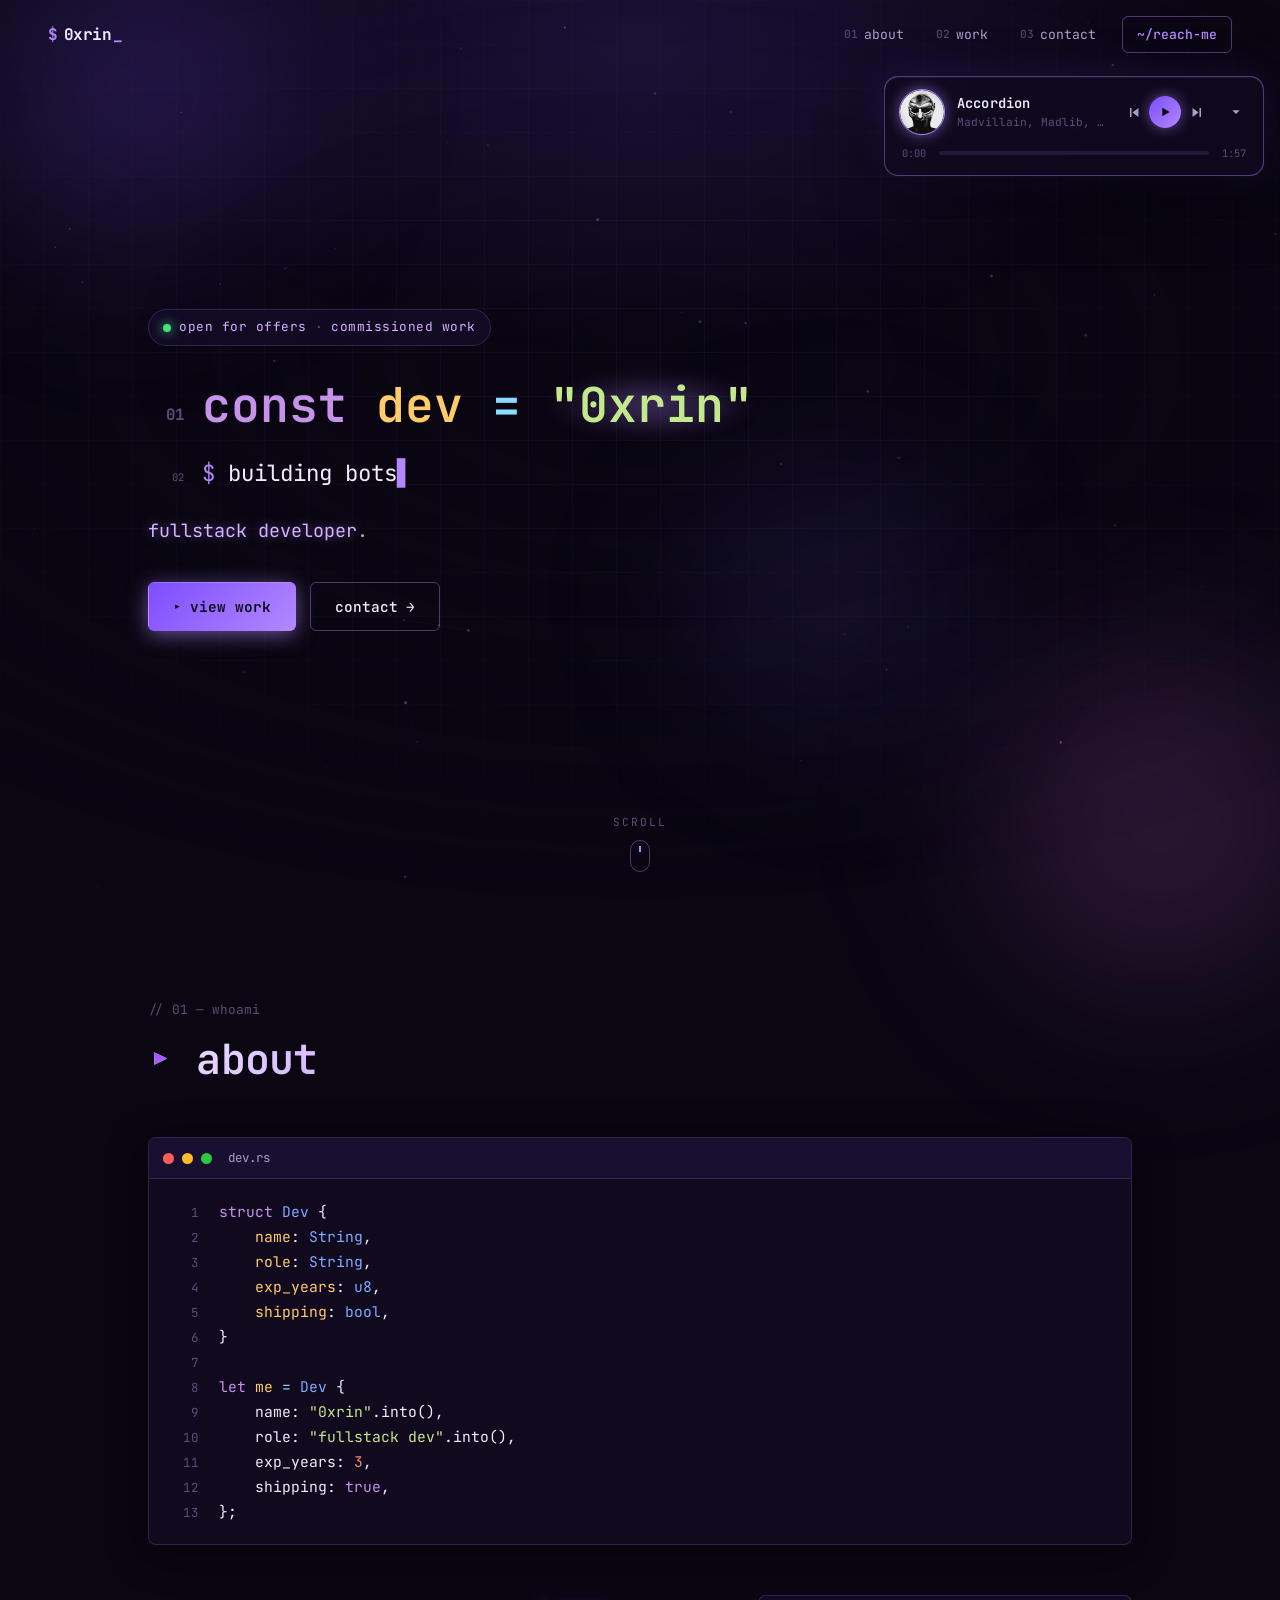
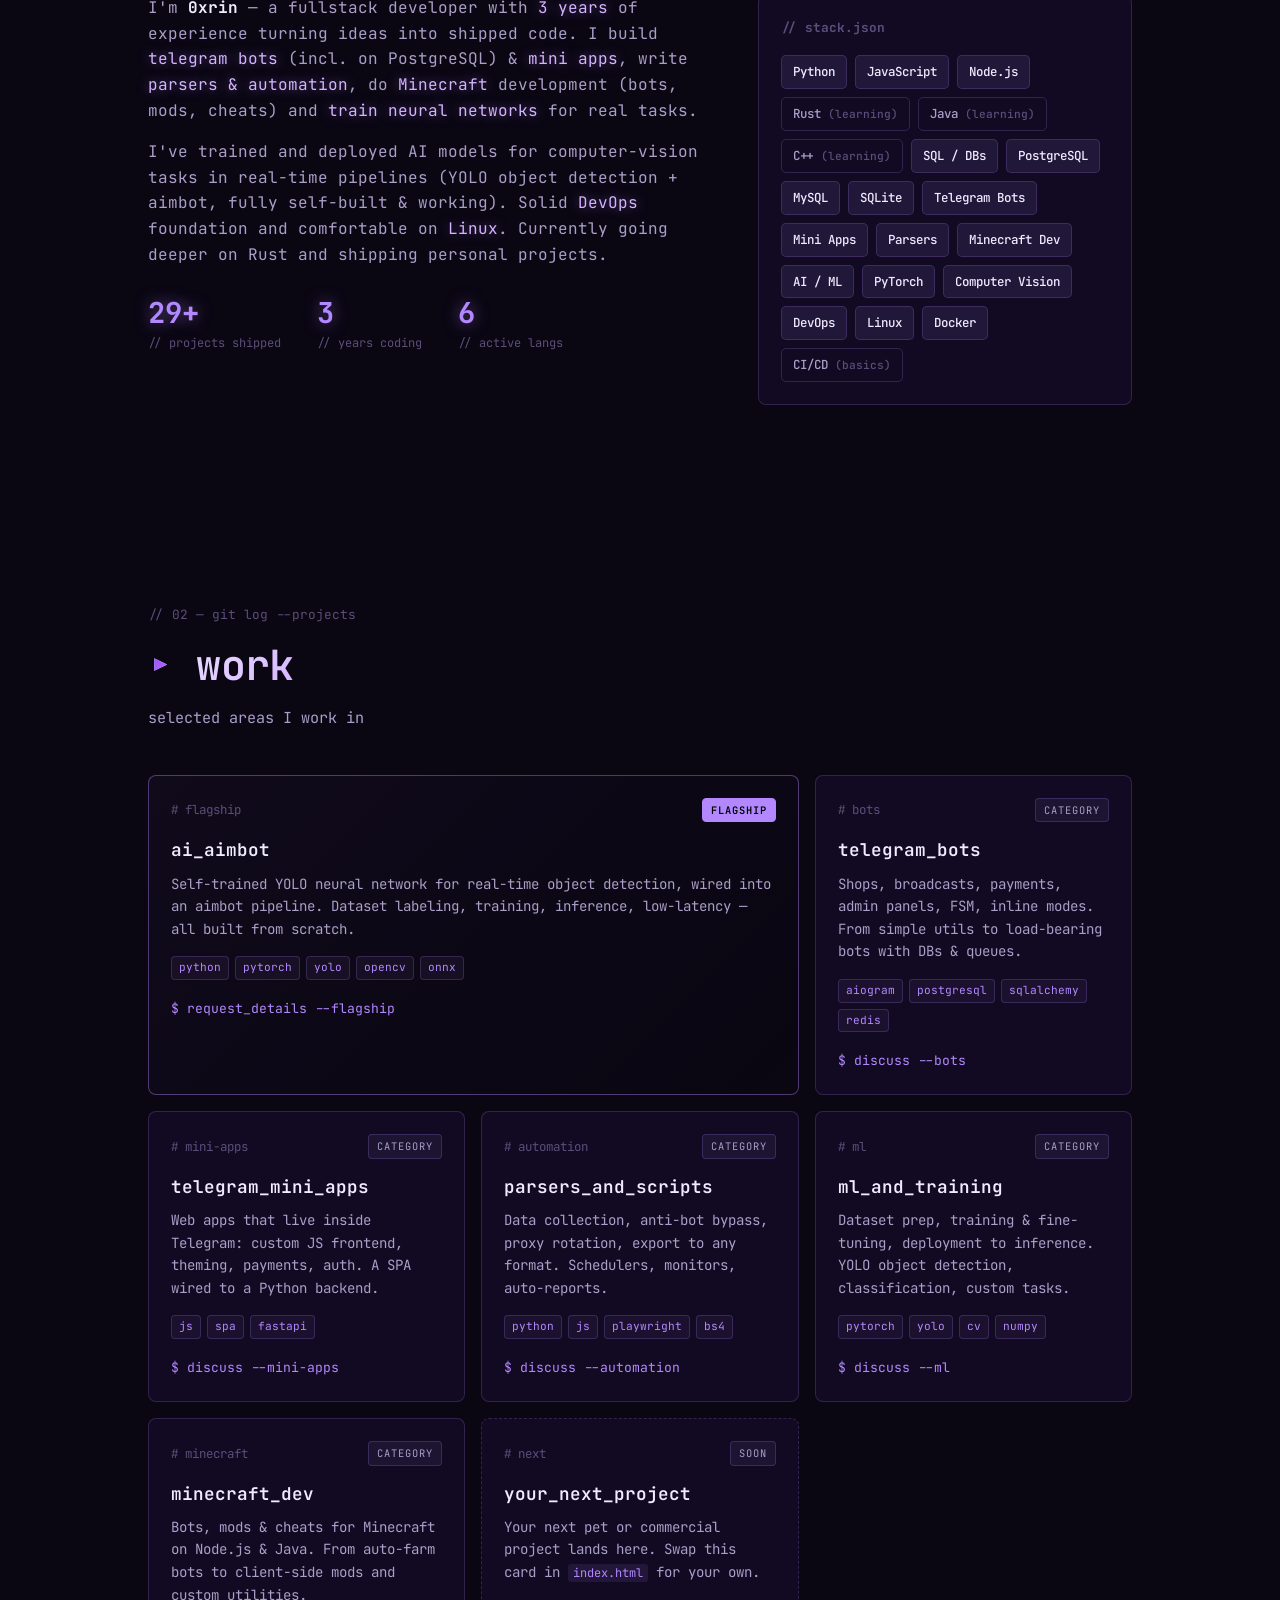
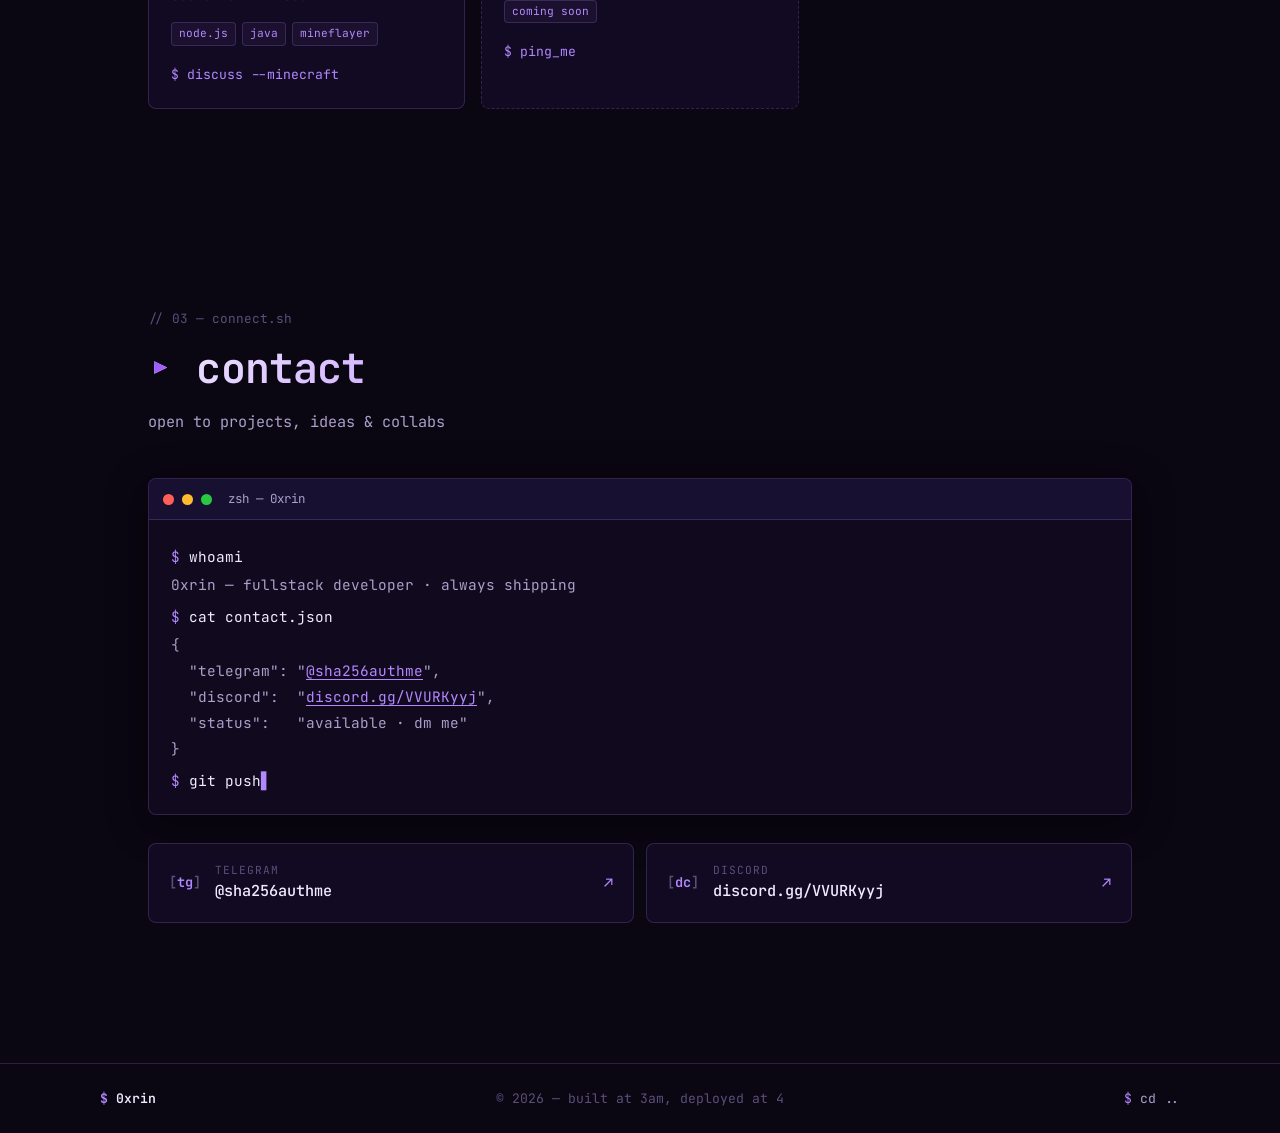
==== commit 77223146: "Add files via upload" ====
--- a/index.html
+++ b/index.html
@@ -71,8 +71,10 @@
       </div>
 
       <div class="scroll-hint" aria-hidden="true">
-        <span>scroll</span>
+        <span class="hint-scroll">scroll</span>
+        <span class="hint-swipe">swipe</span>
         <div class="mouse"><div class="wheel"></div></div>
+        <svg class="swipe-arrow" viewBox="0 0 24 24" aria-hidden="true"><path d="M5 9l7 7 7-7" fill="none" stroke="currentColor" stroke-width="2" stroke-linecap="round" stroke-linejoin="round"/></svg>
       </div>
     </section>
 
@@ -385,6 +387,11 @@
     </div>
   </div>
 
+  <button class="player-fab" id="playerFab" aria-label="Show music player">
+    <svg class="fab-music" viewBox="0 0 24 24" aria-hidden="true"><path d="M9 18V6l10-2v12" fill="none" stroke="currentColor" stroke-width="1.8" stroke-linecap="round" stroke-linejoin="round"/><circle cx="6.4" cy="18" r="2.6"/><circle cx="16.4" cy="16" r="2.6"/></svg>
+    <svg class="fab-close" viewBox="0 0 24 24" aria-hidden="true"><path d="M6 6l12 12M18 6L6 18" fill="none" stroke="currentColor" stroke-width="2" stroke-linecap="round"/></svg>
+  </button>
+
   <audio id="audio" preload="metadata"></audio>
 
   <script src="js/main.js"></script>
--- a/css/style.css
+++ b/css/style.css
@@ -293,8 +293,8 @@
 .num  { color: var(--syn-num); }
 .field{ color: var(--syn-var); }
 .prompt { color: var(--neon); }
-.cursor { color: var(--neon); animation: blink 1.05s steps(2) infinite; }
-.cursor-inline { color: var(--neon); animation: blink 1.05s steps(2) infinite; }
+.cursor { color: var(--neon); }
+.cursor-inline { color: var(--neon); }
 
 .hero-actions { display: flex; gap: 14px; flex-wrap: wrap; }
 .btn {
@@ -359,6 +359,11 @@
 }
 @keyframes wheel { 0% { opacity: 1; transform: translateY(0); } 100% { opacity: 0; transform: translateY(8px); } }
 @keyframes bob { 0%, 100% { transform: translateX(-50%) translateY(0); } 50% { transform: translateX(-50%) translateY(-5px); } }
+@keyframes swipeBounce { 0%, 100% { transform: translateY(0); opacity: 0.45; } 50% { transform: translateY(7px); opacity: 1; } }
+
+.hint-swipe { display: none; }
+.swipe-arrow { display: none; width: 24px; height: 24px; color: var(--neon); }
+.player-fab { display: none; }
 
 .section {
   max-width: var(--maxw);
@@ -1004,19 +1009,43 @@
   .line-no { width: 24px; margin-right: 12px; }
 
   .player { top: 70px; right: 10px; left: 10px; width: auto; }
+  .player-body { max-height: 56vh; }
+  .playlist { max-height: 38vh; }
   .track-title { font-size: 0.8rem; }
   .track-artist { font-size: 0.65rem; }
   .visualizer { display: none !important; }
   .about-stats { gap: 24px; }
   .stat-num { font-size: 1.5rem; }
-}
-
-@media (prefers-reduced-motion: reduce) {
-  *, *::before, *::after {
-    animation-duration: 0.01ms !important;
-    animation-iteration-count: 1 !important;
-    transition-duration: 0.01ms !important;
-    scroll-behavior: auto !important;
+
+  .hint-scroll, .mouse { display: none; }
+  .hint-swipe { display: inline; }
+  .swipe-arrow { display: block; animation: swipeBounce 1.5s ease-in-out infinite; }
+
+  .player {
+    transform: translateX(130%);
+    opacity: 0;
+    pointer-events: none;
+    transition: transform 0.42s cubic-bezier(.2,.7,.3,1), opacity 0.3s ease;
   }
-  .reveal { opacity: 1; transform: none; }
-}
+  .player.show-mobile { transform: none; opacity: 1; pointer-events: auto; }
+
+  .player-fab {
+    display: flex; align-items: center; justify-content: center;
+    position: fixed; bottom: 18px; right: 16px;
+    width: 50px; height: 50px;
+    border-radius: 50%;
+    background: var(--bg-1);
+    border: 1px solid var(--border-strong);
+    color: var(--neon);
+    box-shadow: 0 8px 22px rgba(0,0,0,0.45);
+    z-index: 95;
+  }
+  .player-fab:active { transform: scale(0.92); }
+  .player-fab svg { width: 22px; height: 22px; fill: currentColor; }
+  .player-fab .fab-close { display: none; }
+  .player-fab.active { background: var(--neon); color: #0a0a0f; border-color: var(--neon); }
+  .player-fab.active .fab-music { display: none; }
+  .player-fab.active .fab-close { display: block; }
+}
+
+
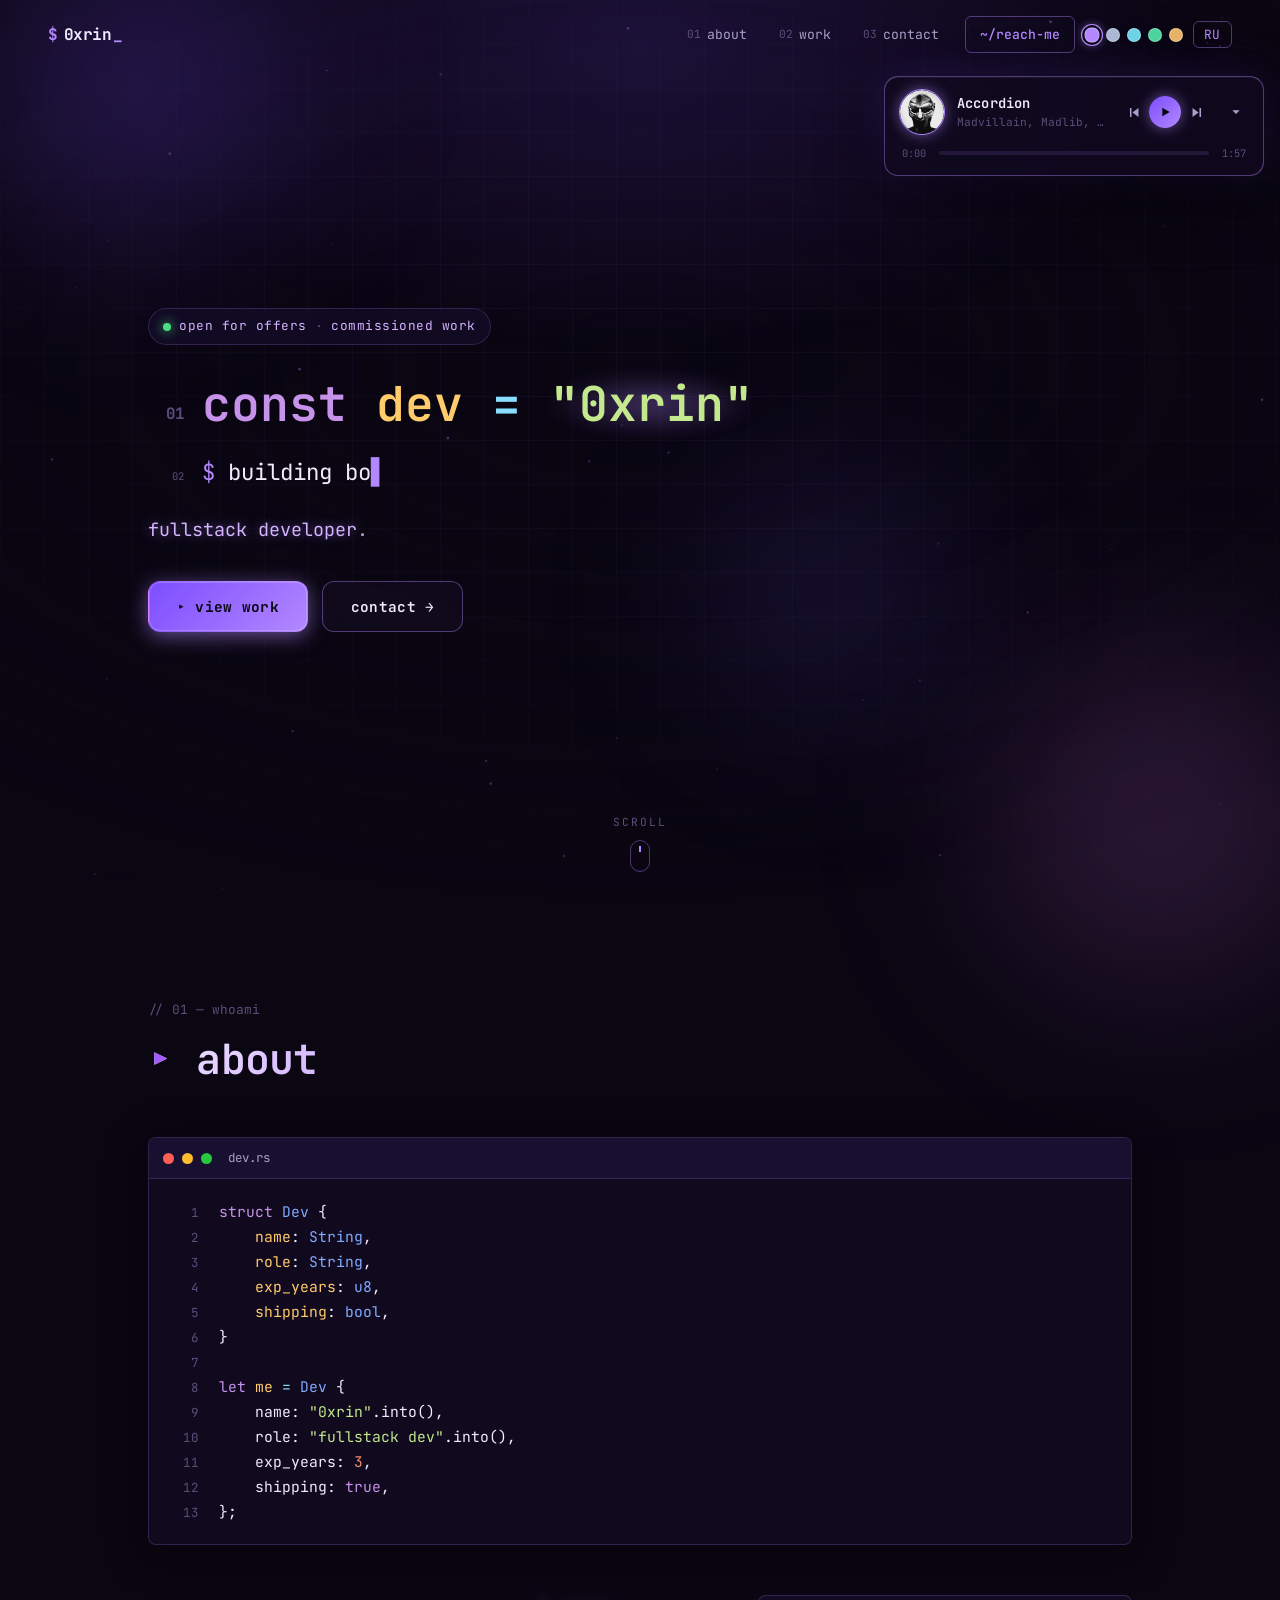
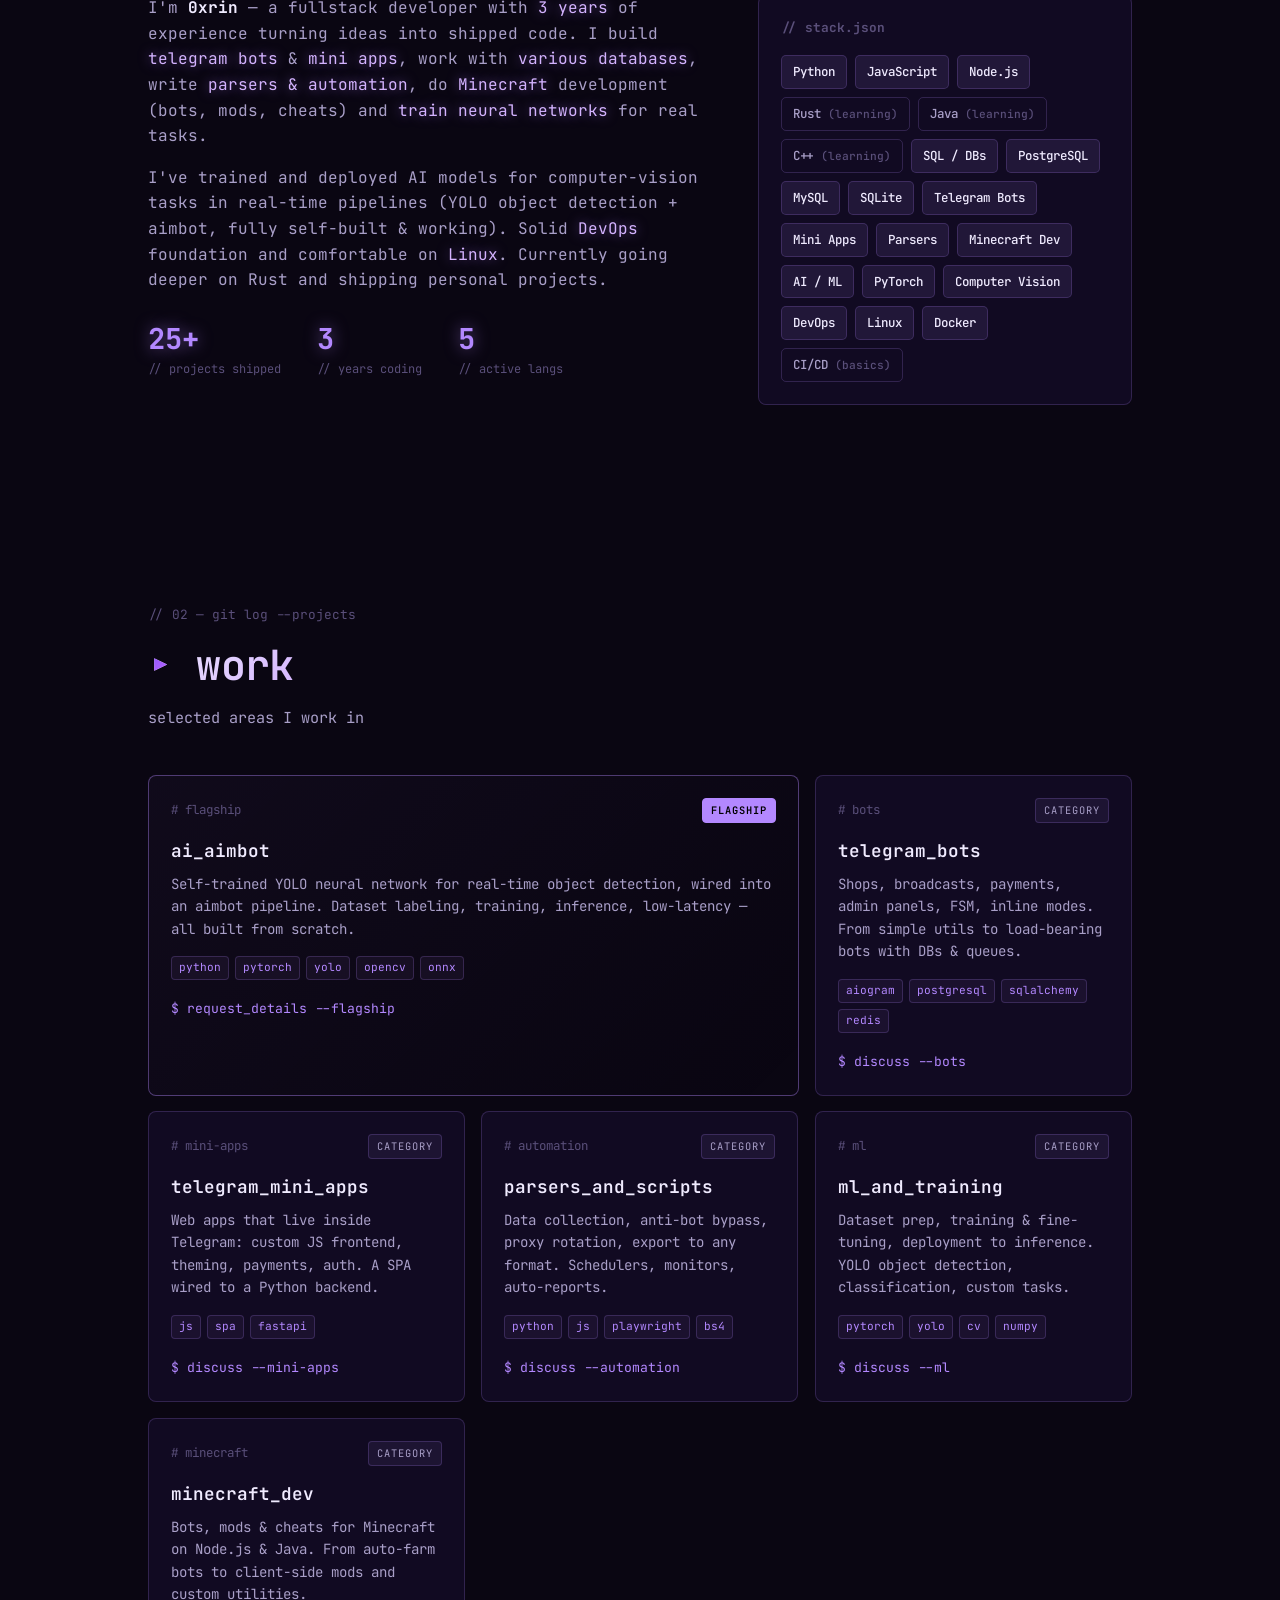
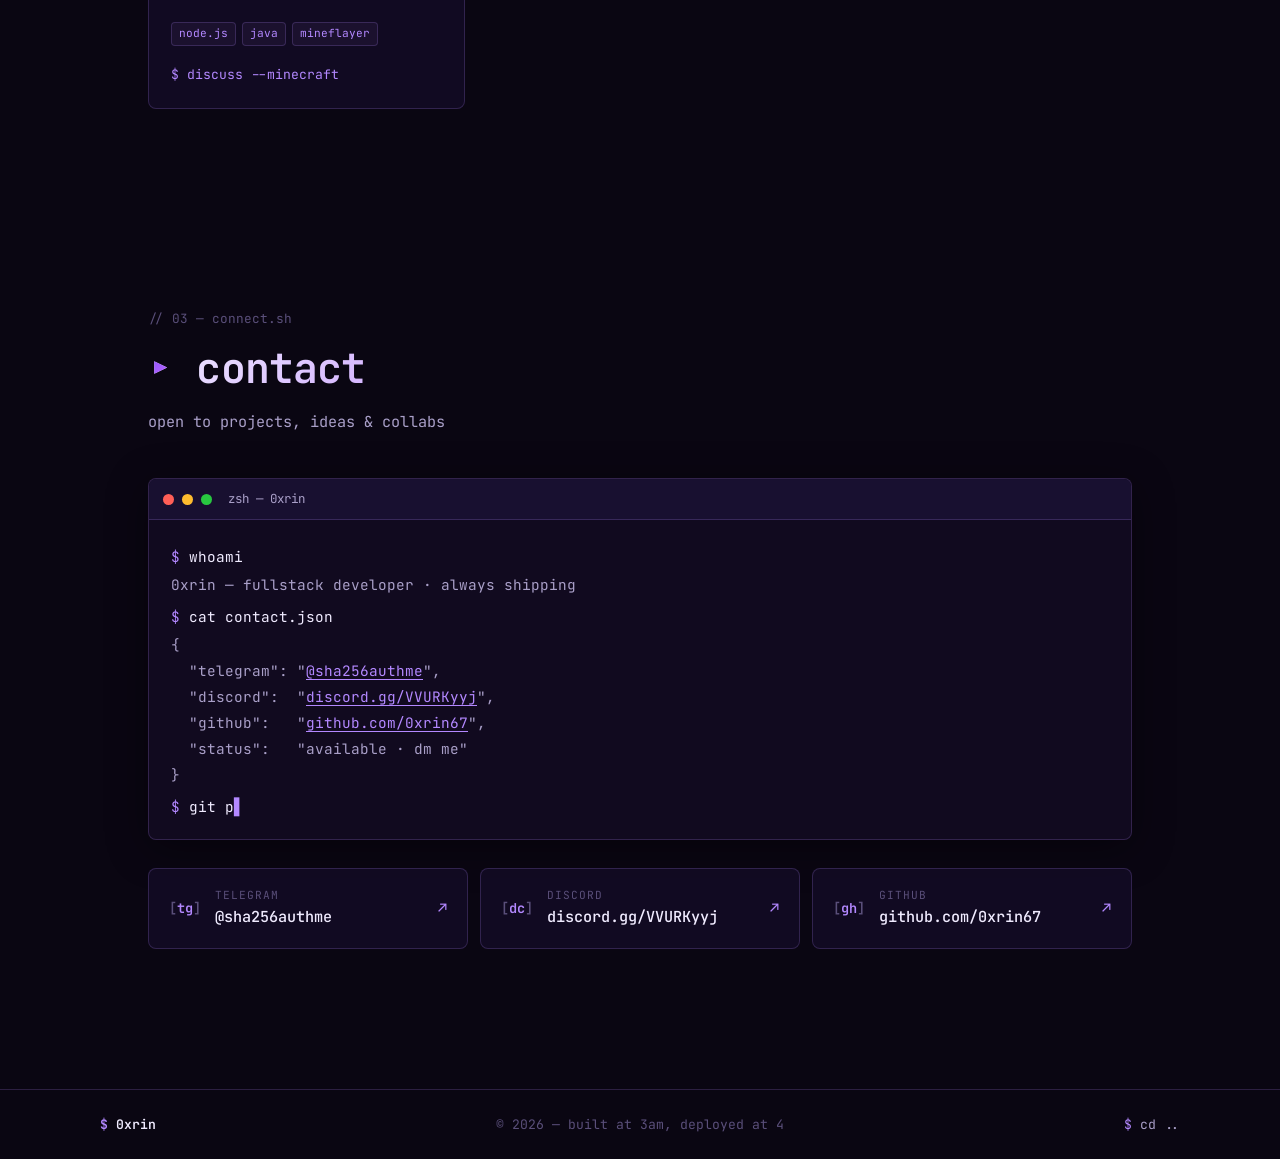
==== commit 9048b073: "Add files via upload" ====
--- a/index.html
+++ b/index.html
@@ -6,9 +6,22 @@
   <meta name="description" content="0xrin — fullstack developer. Telegram bots, automation, AI/ML, Minecraft dev." />
   <meta name="author" content="0xrin" />
   <meta name="theme-color" content="#0a0a0f" />
+
+  <link rel="canonical" href="https://0xrin.dev/" />
+
   <meta property="og:title" content="0xrin — developer" />
   <meta property="og:description" content="building bots · training AI · shipping code" />
   <meta property="og:type" content="website" />
+  <meta property="og:url" content="https://0xrin.dev/" />
+  <meta property="og:image" content="https://0xrin.dev/assets/og.png" />
+  <meta property="og:image:width" content="1200" />
+  <meta property="og:image:height" content="630" />
+
+  <meta name="twitter:card" content="summary_large_image" />
+  <meta name="twitter:title" content="0xrin — developer" />
+  <meta name="twitter:description" content="building bots · training AI · shipping code" />
+  <meta name="twitter:image" content="https://0xrin.dev/assets/og.png" />
+
   <title>0xrin — developer</title>
 
   <link rel="icon" href="data:image/svg+xml,<svg xmlns='http://www.w3.org/2000/svg' viewBox='0 0 100 100'><text y='.9em' font-size='90'>▸</text></svg>" />
@@ -17,9 +30,16 @@
   <link rel="preconnect" href="https://fonts.gstatic.com" crossorigin />
   <link href="https://fonts.googleapis.com/css2?family=JetBrains+Mono:wght@400;500;600;700&family=Inter:wght@400;500;600;700&display=swap" rel="stylesheet" />
 
-  <link rel="stylesheet" href="css/style.css" />
+  <link rel="stylesheet" href="css/style.css?v=3" />
 </head>
 <body>
+
+  <div id="boot" class="boot" aria-hidden="true">
+    <div class="boot-inner">
+      <div class="boot-brand">0xrin<span class="boot-cursor">_</span></div>
+      <div class="boot-log" id="bootLog"></div>
+    </div>
+  </div>
 
   <canvas id="particles" class="bg-particles" aria-hidden="true"></canvas>
   <div class="bg-grid" aria-hidden="true"></div>
@@ -35,10 +55,18 @@
     </a>
 
     <nav class="nav-links" id="navLinks">
-      <a href="#about" class="nav-link"><span class="nav-idx">01</span>about</a>
-      <a href="#work" class="nav-link"><span class="nav-idx">02</span>work</a>
-      <a href="#contact" class="nav-link"><span class="nav-idx">03</span>contact</a>
-      <a href="#contact" class="nav-link nav-cta">~/reach-me</a>
+      <a href="#about" class="nav-link"><span class="nav-idx">01</span><span data-i18n="nav.about">about</span></a>
+      <a href="#work" class="nav-link"><span class="nav-idx">02</span><span data-i18n="nav.work">work</span></a>
+      <a href="#contact" class="nav-link"><span class="nav-idx">03</span><span data-i18n="nav.contact">contact</span></a>
+      <a href="#contact" class="nav-link nav-cta" data-i18n="nav.cta">~/reach-me</a>
+      <div class="theme-dots" id="themeDots" role="group" aria-label="Accent color">
+        <button class="theme-dot" type="button" data-theme="violet" style="--d:#b388ff" aria-label="Violet"></button>
+        <button class="theme-dot" type="button" data-theme="slate" style="--d:#aab8d4" aria-label="Slate gray"></button>
+        <button class="theme-dot" type="button" data-theme="cyan" style="--d:#6fd3e6" aria-label="Cyan"></button>
+        <button class="theme-dot" type="button" data-theme="emerald" style="--d:#4dd39e" aria-label="Emerald"></button>
+        <button class="theme-dot" type="button" data-theme="amber" style="--d:#e8b366" aria-label="Amber"></button>
+      </div>
+      <button class="nav-link lang-toggle" id="langToggle" type="button" aria-label="Switch language / Сменить язык">RU</button>
     </nav>
 
     <button class="menu-toggle" id="menuToggle" aria-label="Menu" aria-expanded="false">
@@ -50,7 +78,7 @@
 
     <section class="hero">
       <div class="hero-content">
-        <p class="hero-tag reveal"><span class="dot"></span> <span class="status-text">open for offers</span> <span class="status-sep">·</span> <span class="status-text">commissioned work</span></p>
+        <p class="hero-tag reveal"><span class="dot"></span> <span class="status-text" data-i18n="hero.tag1">open for offers</span> <span class="status-sep">·</span> <span class="status-text" data-i18n="hero.tag2">commissioned work</span></p>
 
         <h1 class="hero-name reveal">
           <span class="line-no">01</span><span class="code-line"><span class="kw">const</span> <span class="var">dev</span> <span class="op">=</span> <span class="str">"0xrin"</span></span>
@@ -60,19 +88,19 @@
           <span class="line-no">02</span><span class="code-line"><span class="prompt">$</span> <span id="typed" class="typed"></span><span class="cursor">▋</span></span>
         </p>
 
-        <p class="hero-tagline reveal">
+        <p class="hero-tagline reveal" data-i18n="hero.tagline" data-i18n-html>
           <span class="hl">fullstack developer</span>.
         </p>
 
         <div class="hero-actions reveal">
-          <a href="#work" class="btn btn-primary"><span class="btn-arrow">▸</span> view work</a>
-          <a href="#contact" class="btn btn-ghost">contact <span class="btn-arrow">→</span></a>
+          <a href="#work" class="btn btn-primary"><span class="btn-arrow">▸</span> <span data-i18n="hero.viewWork">view work</span></a>
+          <a href="#contact" class="btn btn-ghost"><span data-i18n="hero.contactBtn">contact</span> <span class="btn-arrow">→</span></a>
         </div>
       </div>
 
       <div class="scroll-hint" aria-hidden="true">
-        <span class="hint-scroll">scroll</span>
-        <span class="hint-swipe">swipe</span>
+        <span class="hint-scroll" data-i18n="hint.scroll">scroll</span>
+        <span class="hint-swipe" data-i18n="hint.swipe">swipe</span>
         <div class="mouse"><div class="wheel"></div></div>
         <svg class="swipe-arrow" viewBox="0 0 24 24" aria-hidden="true"><path d="M5 9l7 7 7-7" fill="none" stroke="currentColor" stroke-width="2" stroke-linecap="round" stroke-linejoin="round"/></svg>
       </div>
@@ -81,7 +109,7 @@
     <section class="section" id="about">
       <div class="section-head reveal">
         <span class="section-comment">// 01 — whoami</span>
-        <h2 class="section-title">about</h2>
+        <h2 class="section-title" data-i18n="about.title">about</h2>
       </div>
 
       <div class="editor reveal" role="img" aria-label="About 0xrin">
@@ -108,14 +136,14 @@
 
       <div class="about-grid">
         <div class="about-text reveal">
-          <p>
+          <p data-i18n="about.p1" data-i18n-html>
             I'm <strong>0xrin</strong> — a fullstack developer with <span class="hl">3 years</span> of experience
-            turning ideas into shipped code. I build <span class="hl">telegram bots</span> (incl. on PostgreSQL)
-            &amp; <span class="hl">mini apps</span>,
+            turning ideas into shipped code. I build <span class="hl">telegram bots</span>
+            &amp; <span class="hl">mini apps</span>, work with <span class="hl">various databases</span>,
             write <span class="hl">parsers &amp; automation</span>, do <span class="hl">Minecraft</span>
             development (bots, mods, cheats) and <span class="hl">train neural networks</span> for real tasks.
           </p>
-          <p>
+          <p data-i18n="about.p2" data-i18n-html>
             I've trained and deployed AI models for computer-vision tasks in real-time pipelines
             (YOLO object detection + aimbot, fully self-built &amp; working). Solid <span class="hl">DevOps</span> foundation
             and comfortable on <span class="hl">Linux</span>. Currently going deeper on Rust and shipping personal projects.
@@ -123,15 +151,15 @@
           <div class="about-stats">
             <div class="stat">
               <span class="stat-num" data-target="30" data-suffix="+">0</span>
-              <span class="stat-label">// projects shipped</span>
+              <span class="stat-label" data-i18n="stat.projects">// projects shipped</span>
             </div>
             <div class="stat">
               <span class="stat-num" data-target="3" data-suffix="">0</span>
-              <span class="stat-label">// years coding</span>
+              <span class="stat-label" data-i18n="stat.years">// years coding</span>
             </div>
             <div class="stat">
               <span class="stat-num" data-target="6" data-suffix="">0</span>
-              <span class="stat-label">// active langs</span>
+              <span class="stat-label" data-i18n="stat.langs">// active langs</span>
             </div>
           </div>
         </div>
@@ -142,9 +170,9 @@
             <span class="badge">Python</span>
             <span class="badge">JavaScript</span>
             <span class="badge">Node.js</span>
-            <span class="badge badge-soft">Rust <small>(learning)</small></span>
-            <span class="badge badge-soft">Java <small>(learning)</small></span>
-            <span class="badge badge-soft">C++ <small>(learning)</small></span>
+            <span class="badge badge-soft">Rust <small data-i18n="badge.learning">(learning)</small></span>
+            <span class="badge badge-soft">Java <small data-i18n="badge.learning">(learning)</small></span>
+            <span class="badge badge-soft">C++ <small data-i18n="badge.learning">(learning)</small></span>
             <span class="badge">SQL / DBs</span>
             <span class="badge">PostgreSQL</span>
             <span class="badge">MySQL</span>
@@ -159,7 +187,7 @@
             <span class="badge">DevOps</span>
             <span class="badge">Linux</span>
             <span class="badge">Docker</span>
-            <span class="badge badge-soft">CI/CD <small>(basics)</small></span>
+            <span class="badge badge-soft">CI/CD <small data-i18n="badge.basics">(basics)</small></span>
           </div>
         </div>
       </div>
@@ -168,8 +196,8 @@
     <section class="section" id="work">
       <div class="section-head reveal">
         <span class="section-comment">// 02 — git log --projects</span>
-        <h2 class="section-title">work</h2>
-        <p class="section-sub">selected areas I work in</p>
+        <h2 class="section-title" data-i18n="work.title">work</h2>
+        <p class="section-sub" data-i18n="work.sub">selected areas I work in</p>
       </div>
 
       <div class="projects-grid">
@@ -177,10 +205,10 @@
         <article class="project-card project-featured reveal">
           <div class="project-top">
             <span class="project-hash"># flagship</span>
-            <span class="project-tag project-tag-hot">FLAGSHIP</span>
+            <span class="project-tag project-tag-hot" data-i18n="proj.flagshipTag">FLAGSHIP</span>
           </div>
           <h3 class="project-name">ai_aimbot</h3>
-          <p class="project-desc">
+          <p class="project-desc" data-i18n="proj.ai.desc">
             Self-trained YOLO neural network for real-time object detection, wired into an aimbot pipeline.
             Dataset labeling, training, inference, low-latency — all built from scratch.
           </p>
@@ -193,10 +221,10 @@
         <article class="project-card reveal">
           <div class="project-top">
             <span class="project-hash"># bots</span>
-            <span class="project-tag">category</span>
+            <span class="project-tag" data-i18n="proj.category">category</span>
           </div>
           <h3 class="project-name">telegram_bots</h3>
-          <p class="project-desc">
+          <p class="project-desc" data-i18n="proj.bots.desc">
             Shops, broadcasts, payments, admin panels, FSM, inline modes.
             From simple utils to load-bearing bots with DBs &amp; queues.
           </p>
@@ -209,10 +237,10 @@
         <article class="project-card reveal">
           <div class="project-top">
             <span class="project-hash"># mini-apps</span>
-            <span class="project-tag">category</span>
+            <span class="project-tag" data-i18n="proj.category">category</span>
           </div>
           <h3 class="project-name">telegram_mini_apps</h3>
-          <p class="project-desc">
+          <p class="project-desc" data-i18n="proj.miniapps.desc">
             Web apps that live inside Telegram: custom JS frontend, theming, payments, auth.
             A SPA wired to a Python backend.
           </p>
@@ -225,10 +253,10 @@
         <article class="project-card reveal">
           <div class="project-top">
             <span class="project-hash"># automation</span>
-            <span class="project-tag">category</span>
+            <span class="project-tag" data-i18n="proj.category">category</span>
           </div>
           <h3 class="project-name">parsers_and_scripts</h3>
-          <p class="project-desc">
+          <p class="project-desc" data-i18n="proj.automation.desc">
             Data collection, anti-bot bypass, proxy rotation, export to any format.
             Schedulers, monitors, auto-reports.
           </p>
@@ -241,10 +269,10 @@
         <article class="project-card reveal">
           <div class="project-top">
             <span class="project-hash"># ml</span>
-            <span class="project-tag">category</span>
+            <span class="project-tag" data-i18n="proj.category">category</span>
           </div>
           <h3 class="project-name">ml_and_training</h3>
-          <p class="project-desc">
+          <p class="project-desc" data-i18n="proj.ml.desc">
             Dataset prep, training &amp; fine-tuning, deployment to inference.
             YOLO object detection, classification, custom tasks.
           </p>
@@ -257,10 +285,10 @@
         <article class="project-card reveal">
           <div class="project-top">
             <span class="project-hash"># minecraft</span>
-            <span class="project-tag">category</span>
+            <span class="project-tag" data-i18n="proj.category">category</span>
           </div>
           <h3 class="project-name">minecraft_dev</h3>
-          <p class="project-desc">
+          <p class="project-desc" data-i18n="proj.minecraft.desc">
             Bots, mods &amp; cheats for Minecraft on Node.js &amp; Java.
             From auto-farm bots to client-side mods and custom utilities.
           </p>
@@ -270,29 +298,14 @@
           <a href="#contact" class="project-link"><span class="prompt">$</span> discuss --minecraft</a>
         </article>
 
-        <article class="project-card project-placeholder reveal">
-          <div class="project-top">
-            <span class="project-hash"># next</span>
-            <span class="project-tag">soon</span>
-          </div>
-          <h3 class="project-name">your_next_project</h3>
-          <p class="project-desc">
-            Your next pet or commercial project lands here.
-            Swap this card in <code>index.html</code> for your own.
-          </p>
-          <div class="project-tech">
-            <span>coming soon</span>
-          </div>
-          <a href="#contact" class="project-link"><span class="prompt">$</span> ping_me</a>
-        </article>
       </div>
     </section>
 
     <section class="section" id="contact">
       <div class="section-head reveal">
         <span class="section-comment">// 03 — connect.sh</span>
-        <h2 class="section-title">contact</h2>
-        <p class="section-sub">open to projects, ideas &amp; collabs</p>
+        <h2 class="section-title" data-i18n="contact.title">contact</h2>
+        <p class="section-sub" data-i18n="contact.sub">open to projects, ideas &amp; collabs</p>
       </div>
 
       <div class="terminal reveal">
@@ -304,12 +317,13 @@
         </div>
         <div class="terminal-body">
           <p class="t-line"><span class="prompt">$</span> whoami</p>
-          <p class="t-out">0xrin — fullstack developer · always shipping</p>
+          <p class="t-out" data-i18n="terminal.whoamiOut">0xrin — fullstack developer · always shipping</p>
 
           <p class="t-line"><span class="prompt">$</span> cat contact.json</p>
           <pre class="t-out t-json">{
   "telegram": "<a href="https://t.me/sha256authme" target="_blank" rel="noopener">@sha256authme</a>",
   "discord":  "<a href="https://discord.gg/VVURKyyj" target="_blank" rel="noopener">discord.gg/VVURKyyj</a>",
+  "github":   "<a href="https://github.com/0xrin67" target="_blank" rel="noopener">github.com/0xrin67</a>",
   "status":   "available · dm me"
 }</pre>
 
@@ -333,6 +347,15 @@
           <span class="contact-info">
             <span class="contact-label">discord</span>
             <span class="contact-value">discord.gg/VVURKyyj</span>
+          </span>
+          <span class="contact-arrow">↗</span>
+        </a>
+
+        <a href="https://github.com/0xrin67" target="_blank" rel="noopener" class="contact-card">
+          <span class="contact-icon"><span class="contact-bracket">[</span>gh<span class="contact-bracket">]</span></span>
+          <span class="contact-info">
+            <span class="contact-label">github</span>
+            <span class="contact-value">github.com/0xrin67</span>
           </span>
           <span class="contact-arrow">↗</span>
         </a>
@@ -394,7 +417,8 @@
 
   <audio id="audio" preload="metadata"></audio>
 
-  <script src="js/main.js"></script>
-  <script src="js/player.js"></script>
+  <script src="js/i18n.js?v=3"></script>
+  <script src="js/main.js?v=3"></script>
+  <script src="js/player.js?v=3"></script>
 </body>
 </html>
--- a/css/style.css
+++ b/css/style.css
@@ -298,42 +298,68 @@
 
 .hero-actions { display: flex; gap: 14px; flex-wrap: wrap; }
 .btn {
-  padding: 12px 24px;
-  border-radius: 6px;
+  position: relative;
+  overflow: hidden;
+  isolation: isolate;
+  padding: 13px 28px;
+  border-radius: 12px;
   font-family: var(--mono);
-  font-weight: 500;
+  font-weight: 600;
   font-size: 0.9rem;
-  transition: transform 0.2s, box-shadow 0.2s, background 0.2s, border-color 0.2s, color 0.2s;
-  display: inline-flex; align-items: center; gap: 8px;
+  letter-spacing: 0.02em;
+  transition: transform 0.28s cubic-bezier(.2,.8,.2,1), box-shadow 0.28s ease, background 0.28s ease, border-color 0.28s ease, color 0.28s ease;
+  display: inline-flex; align-items: center; gap: 9px;
   border: 1px solid transparent;
 }
-.btn-arrow { transition: transform 0.2s; }
+.btn > span { position: relative; z-index: 1; }
+.btn:active { transform: translateY(-1px) scale(0.98); }
+.btn-arrow { transition: transform 0.28s cubic-bezier(.2,.8,.2,1); }
+
+.btn::before {
+  content: "";
+  position: absolute;
+  inset: 0;
+  z-index: 0;
+  background: linear-gradient(120deg, transparent 25%, rgba(255,255,255,0.35) 50%, transparent 75%);
+  transform: translateX(-130%);
+  transition: transform 0.65s cubic-bezier(.2,.8,.2,1);
+  pointer-events: none;
+}
+.btn:hover::before { transform: translateX(130%); }
+
 .btn-primary {
   background: linear-gradient(135deg, var(--neon-dim), var(--neon), var(--magenta));
   background-size: 200% 200%;
   color: #0a0612;
-  font-weight: 600;
+  font-weight: 700;
   animation: btnShimmer 4s ease infinite;
-  box-shadow: 0 4px 20px var(--neon-glow);
+  box-shadow: 0 4px 20px var(--neon-glow), inset 0 0 0 1px rgba(255,255,255,0.18);
 }
 @keyframes btnShimmer {
   0%, 100% { background-position: 0% 50%; }
   50%      { background-position: 100% 50%; }
 }
-.btn-primary:hover { transform: translateY(-2px); box-shadow: 0 8px 28px var(--neon-glow), 0 0 20px var(--neon-glow); }
-.btn-primary:hover .btn-arrow { transform: translateX(3px); }
+.btn-primary:hover {
+  transform: translateY(-3px);
+  box-shadow: 0 12px 34px var(--neon-glow), 0 0 26px var(--neon-glow);
+}
+.btn-primary:hover .btn-arrow { transform: translateX(4px); }
+
 .btn-ghost {
   border-color: var(--border-strong);
   color: var(--fg);
-  background: transparent;
+  background: rgba(179, 136, 255, 0.04);
+  -webkit-backdrop-filter: blur(4px);
+  backdrop-filter: blur(4px);
 }
 .btn-ghost:hover {
+  transform: translateY(-3px);
   border-color: var(--neon);
   color: var(--neon-bright);
-  background: rgba(179, 136, 255, 0.08);
-  box-shadow: 0 0 16px var(--neon-glow);
-}
-.btn-ghost:hover .btn-arrow { transform: translateX(3px); }
+  background: rgba(179, 136, 255, 0.12);
+  box-shadow: 0 10px 28px rgba(0, 0, 0, 0.35), 0 0 18px var(--neon-glow);
+}
+.btn-ghost:hover .btn-arrow { transform: translateX(4px); }
 
 .scroll-hint {
   position: absolute; bottom: 28px; left: 50%;
@@ -527,7 +553,9 @@
   border: 1px solid var(--border);
   border-radius: 8px;
   padding: 22px;
-  transition: transform 0.35s cubic-bezier(.2,.7,.3,1), border-color 0.35s, background 0.35s, box-shadow 0.35s;
+  transition: transform 0.18s ease-out, border-color 0.35s, background 0.35s, box-shadow 0.35s;
+  transform-style: preserve-3d;
+  will-change: transform;
   overflow: hidden;
 }
 .project-card::before {
@@ -1049,3 +1077,91 @@
 }
 
 
+
+
+.lang-toggle {
+  font-family: var(--mono);
+  font-size: 0.8rem;
+  letter-spacing: 0.04em;
+  color: var(--neon);
+  border: 1px solid var(--border-strong);
+  border-radius: 6px;
+  padding: 4px 10px;
+  background: transparent;
+  transition: background 0.18s ease, color 0.18s ease, box-shadow 0.18s ease;
+}
+.lang-toggle:hover {
+  background: var(--neon);
+  color: #000;
+  box-shadow: 0 0 14px var(--neon-glow);
+}
+
+.bg-orb { transition: translate 0.4s ease-out; }
+
+.theme-dots { display: flex; align-items: center; gap: 7px; padding: 0 6px; }
+.theme-dot {
+  width: 14px; height: 14px;
+  border-radius: 50%;
+  background: var(--d);
+  border: 1px solid rgba(255, 255, 255, 0.25);
+  transition: transform 0.18s ease, box-shadow 0.18s ease;
+}
+.theme-dot:hover { transform: scale(1.25); }
+.theme-dot.active {
+  box-shadow: 0 0 0 2px var(--bg-0), 0 0 0 3px var(--d), 0 0 10px var(--d);
+  transform: scale(1.1);
+}
+
+.boot {
+  position: fixed; inset: 0; z-index: 9999;
+  background: var(--bg-0);
+  display: flex; align-items: center; justify-content: center;
+  opacity: 1; visibility: visible;
+  transition: opacity 0.55s ease, visibility 0.55s ease;
+  animation: bootFailsafe 0s linear 7s forwards;
+}
+.boot.done { opacity: 0; visibility: hidden; pointer-events: none; }
+@keyframes bootFailsafe { to { opacity: 0; visibility: hidden; pointer-events: none; } }
+.boot-inner { width: min(440px, 84vw); padding: 24px; }
+.boot-brand {
+  font-size: 2rem; font-weight: 700;
+  color: var(--neon);
+  letter-spacing: 0.05em; margin-bottom: 18px;
+}
+.boot-cursor { animation: bootBlink 1s step-end infinite; }
+@keyframes bootBlink { 0%, 50% { opacity: 1; } 51%, 100% { opacity: 0; } }
+.boot-log { font-size: 0.85rem; line-height: 2; color: var(--fg-dim); min-height: 130px; text-align: left; }
+.boot-line { opacity: 0; animation: bootLineIn 0.25s ease forwards; }
+@keyframes bootLineIn { from { opacity: 0; transform: translateY(4px); } to { opacity: 1; transform: none; } }
+.boot-prompt { color: var(--neon); }
+.boot-ok { color: var(--syn-str); }
+.booting { overflow: hidden; }
+
+@media (pointer: fine) {
+  html.has-cursor, html.has-cursor * { cursor: none !important; }
+}
+.cur-arrow {
+  position: fixed; top: 0; left: 0; z-index: 10001;
+  width: 22px; height: 22px; margin: -2px 0 0 -3px;
+  pointer-events: none; opacity: 0;
+  transition: opacity 0.25s ease;
+  will-change: transform;
+}
+.cur-arrow svg { display: block; width: 100%; height: 100%;
+  transition: transform 0.14s ease;
+  filter: drop-shadow(0 0 5px var(--neon-glow)); }
+.cur-arrow.visible { opacity: 1; }
+.cur-arrow.hover svg { transform: scale(1.3); }
+.cur-arrow.down svg { transform: scale(0.82); }
+.cur-glow {
+  position: fixed; top: 0; left: 0; z-index: 10000;
+  width: 26px; height: 26px; margin: -13px 0 0 -13px;
+  border-radius: 50%;
+  background: radial-gradient(circle, var(--neon-glow) 0%, transparent 70%);
+  pointer-events: none; opacity: 0;
+  transition: opacity 0.3s ease, width 0.2s ease, height 0.2s ease, margin 0.2s ease;
+  will-change: transform;
+}
+.cur-glow.visible { opacity: 0.55; }
+.cur-glow.hover { width: 48px; height: 48px; margin: -24px 0 0 -24px; opacity: 0.45; }
+
